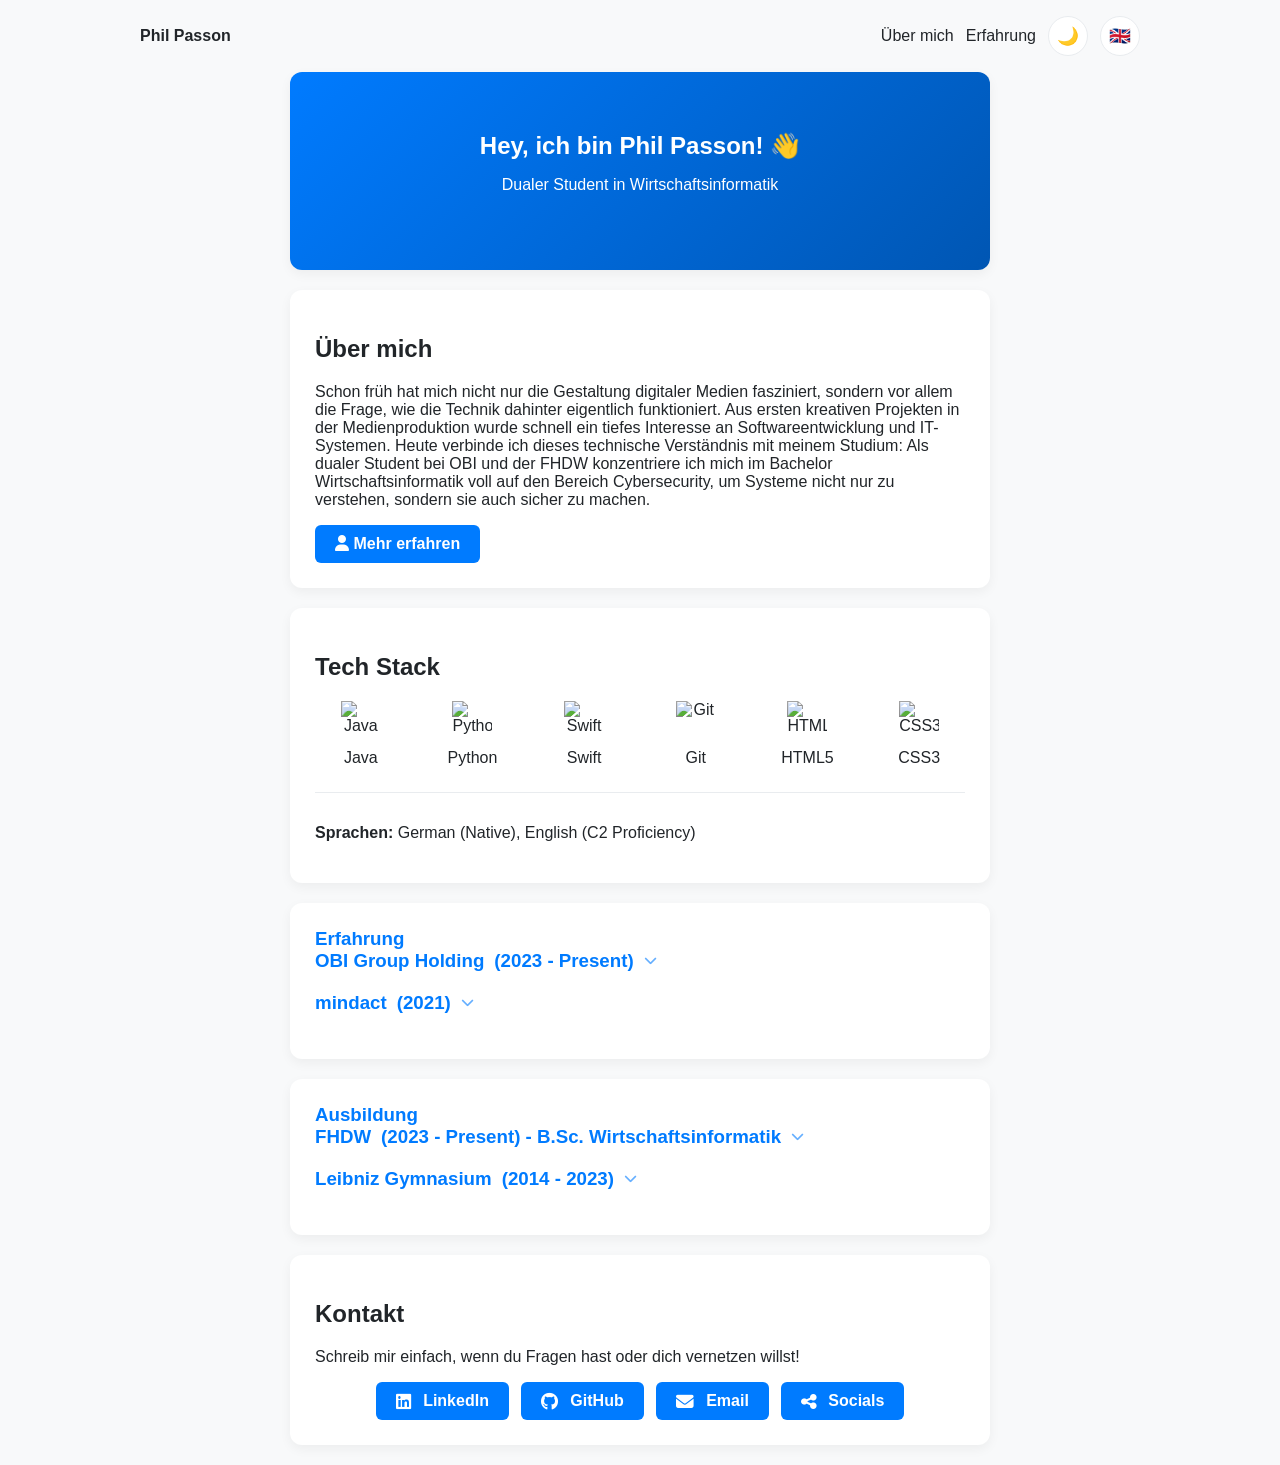
==== index.html @ d2e462ba "Information about experience and education" ====
<!DOCTYPE html>
<html lang="de">
<head>
    <meta charset="UTF-8">
    <meta name="viewport" content="width=device-width, initial-scale=1.0">

    <link rel="icon" type="image/png" href="./favicon.png">
    <link rel="apple-touch-icon" href="./favicon.png">

    <meta name="theme-color" content="#007bff">

    <link rel="stylesheet" href="https://cdnjs.cloudflare.com/ajax/libs/font-awesome/6.5.1/css/all.min.css">
    <link rel="stylesheet" href="style.css">

    <title>Phil Passon</title>
    <script>
        (function() {
            const savedTheme = localStorage.getItem('theme') || 'light';
            if (savedTheme === 'dark') {
                document.documentElement.setAttribute('data-theme', 'dark');
            }
        })();
    </script>
</head>
<body>

<header>
    <nav>
        <div class="logo">Phil Passon</div>
        <ul class="nav-links">
            <li><a href="#about" data-en="About" data-de="Über mich">Über mich</a></li>
            <li><a href="#experience" data-en="Experience" data-de="Erfahrung">Erfahrung</a></li>
            <li><button id="theme-toggle">🌙</button></li>
            <li><button id="lang-toggle">🇬🇧</button></li>
        </ul>
    </nav>
</header>

<main>
    <section class="hero">
        <h1 id="hero-title">Hey, ich bin Phil Passon! 👋</h1>
        <p class="subtitle" id="hero-subtitle">Dualer Student in Wirtschaftsinformatik</p>
    </section>

    <section id="about">
        <h2 data-en="About Me" data-de="Über mich">Über mich</h2>
        <p id="about-text">Schon früh hat mich nicht nur die Gestaltung digitaler Medien fasziniert, sondern vor allem die Frage, wie die Technik dahinter eigentlich funktioniert. Aus ersten kreativen Projekten in der Medienproduktion wurde schnell ein tiefes Interesse an Softwareentwicklung und IT-Systemen. Heute verbinde ich dieses technische Verständnis mit meinem Studium: Als dualer Student bei OBI und der FHDW konzentriere ich mich im Bachelor Wirtschaftsinformatik voll auf den Bereich Cybersecurity, um Systeme nicht nur zu verstehen, sondern sie auch sicher zu machen.</p>
        <a href="personal.html" class="btn">
            <i class="fas fa-user"></i> <span data-en="Read More" data-de="Mehr erfahren">Mehr erfahren</span>
        </a>
    </section>

    <section id="skills">
        <h2 data-en="Tech Stack" data-de="Tech Stack">Tech Stack</h2>
        <div class="tech-stack">
            <div class="tech-item">
                <img src="https://cdn.jsdelivr.net/gh/devicons/devicon/icons/java/java-original.svg" alt="Java">
                <span>Java</span>
            </div>
            <div class="tech-item">
                <img src="https://cdn.jsdelivr.net/gh/devicons/devicon/icons/python/python-original.svg" alt="Python">
                <span>Python</span>
            </div>
            <div class="tech-item">
                <img src="https://cdn.jsdelivr.net/gh/devicons/devicon/icons/swift/swift-original.svg" alt="Swift">
                <span>Swift</span>
            </div>
            <div class="tech-item">
                <img src="https://cdn.jsdelivr.net/gh/devicons/devicon/icons/git/git-original.svg" alt="Git">
                <span>Git</span>
            </div>
            <div class="tech-item">
                <img src="https://cdn.jsdelivr.net/gh/devicons/devicon/icons/html5/html5-original.svg" alt="HTML5">
                <span>HTML5</span>
            </div>
            <div class="tech-item">
                <img src="https://cdn.jsdelivr.net/gh/devicons/devicon/icons/css3/css3-original.svg" alt="CSS3">
                <span>CSS3</span>
            </div>
        </div>

        <div class="lang-grid">
            <p>
                <strong data-en="Languages:" data-de="Sprachen:">Sprachen:</strong>
                German (Native), English (C2 Proficiency)
            </p>
        </div>
    </section>

    <section id="experience">
        <h3 data-en="Experience" data-de="Erfahrung"><i class="fas fa-briefcase"></i> Erfahrung</h3>

        <div class="exp-item">
            <details>
                <summary>
                    <h3>
                        <a href="https://www.obi.de" target="_blank">OBI Group Holding</a> (2023 - Present)
                        <i class="fas fa-chevron-down toggle-arrow"></i>
                    </h3>
                </summary>
                <p class="dropdown-text"
                   data-de="Ich arbeite derzeit im BI Consulting. Zu Beginn meines Studiums war ich kurz im Markt aktiv. Mehr dazu auf LinkedIn."
                   data-en="I currently work in BI Consulting. At the start of my studies, I was briefly active in-store. More on LinkedIn.">
                    Ich arbeite derzeit im BI Consulting. Zu Beginn meines Studiums war ich kurz im Markt aktiv. Mehr dazu auf LinkedIn.
                </p>
            </details>
        </div>

        <div class="exp-item">
            <details>
                <summary>
                    <h3>
                        <a href="https://www.mindact.de" target="_blank">mindact</a> (2021)
                        <i class="fas fa-chevron-down toggle-arrow"></i>
                    </h3>
                </summary>
                <p class="dropdown-text"
                   data-de="Zweiwöchiges Praktikum mit Fokus auf Videoschnitt und Bildbearbeitung."
                   data-en="Two-week internship focusing on video editing and image processing.">
                    Zweiwöchiges Praktikum mit Fokus auf Videoschnitt und Bildbearbeitung.
                </p>
            </details>
        </div>
    </section>

    <section id="education">
        <h3 data-en="Education" data-de="Ausbildung"><i class="fas fa-graduation-cap"></i> Ausbildung</h3>

        <div class="edu-item">
            <details>
                <summary>
                    <h3>
                        <a href="https://www.fhdw.de" target="_blank">FHDW</a> (2023 - Present) - B.Sc. Wirtschaftsinformatik
                        <i class="fas fa-chevron-down toggle-arrow"></i>
                    </h3>
                </summary>
                <p class="dropdown-text"
                   data-de="Meine Spezialisierung im Studium ist Cybersecurity."
                   data-en="My specialization in my studies is Cybersecurity.">
                    Meine Spezialisierung im Studium ist Cybersecurity.
                </p>
            </details>
        </div>

        <div class="edu-item">
            <details>
                <summary>
                    <h3>
                        <a href="https://www.leibniz-remscheid.de" target="_blank">Leibniz Gymnasium</a> (2014 - 2023)
                        <i class="fas fa-chevron-down toggle-arrow"></i>
                    </h3>
                </summary>
                <p class="dropdown-text"
                   data-de="Meine LKs im Abi waren Erdkunde und Englisch, meine Grundkurse Mathe und Informatik."
                   data-en="My advanced courses for Abitur were Geography and English, basic courses Math and IT.">
                    Meine LKs im Abi waren Erdkunde und Englisch, meine Grundkurse Mathe und Informatik.
                </p>
            </details>
        </div>
    </section>

    <section id="connect">
        <h2 data-en="Let's Talk" data-de="Kontakt">Kontakt</h2>
        <p id="connect-text">Schreib mir einfach, wenn du Fragen hast oder dich vernetzen willst!</p>
        <div class="connect-buttons">
            <a href="https://www.linkedin.com/in/phil-passon/" class="btn" target="_blank" rel="noopener noreferrer">
                <i class="fab fa-linkedin"></i> <span>LinkedIn</span>
            </a>
            <a href="https://github.com/phil-passon" class="btn btn-github" target="_blank" rel="noopener noreferrer">
                <i class="fab fa-github"></i> <span>GitHub</span>
            </a>

            <div class="dropdown">
                <button class="btn btn-email" id="email-main-btn">
                    <i class="fas fa-envelope"></i> <span>Email</span>
                </button>
                <div class="dropdown-content" id="email-dropdown">
                    <a href="mailto:me@philpasson.com" id="open-client-text"><i class="fas fa-envelope-open"></i> Client öffnen</a>
                    <button onclick="copyEmail()" id="copy-mail-text"><i class="fas fa-copy"></i> Adresse kopieren</button>
                </div>
            </div>

            <div class="dropdown">
                <button class="btn" id="socials-main-btn">
                    <i class="fas fa-share-alt"></i> <span data-en="Socials" data-de="Socials">Socials</span>
                </button>
                <div class="dropdown-content" id="socials-dropdown">
                    <a href="https://www.instagram.com/phil.pass.on/" target="_blank"><i class="fab fa-instagram"></i> Instagram</a>
                    <a href="https://x.com/phil_passon" target="_blank"><i class="fa-brands fa-x-twitter"></i> X / Twitter</a>
                    <a href="https://threads.net/@phil.pass.on" target="_blank"><i class="fa-brands fa-threads"></i> Threads</a>
                    <a href="https://bsky.app/profile/philpasson.bsky.social" target="_blank" style="display: flex; align-items: center;">
                        <svg width="18" height="18" viewBox="0 0 566 500" fill="currentColor" style="margin-right: 12px; flex-shrink: 0;">
                            <path d="M124.6 21.1c111.7 82.5 158.4 151.7 158.4 228.8 0-77.1 46.7-146.3 158.4-228.8C505.7-26.3 566 11.5 566 113.1c0 14.5-2 29-6.1 43-16.3 55.4-71.5 74.3-118 64.1 71.8 15.6 120.1 63.8 120.1 123.6 0 94.8-74.9 135.1-150.3 135.1-41.9 0-81.8-12-111-40.4-1.1-1.1-2.2-2.2-3.3-3.4-1.1 1.2-2.2 2.3-3.3 3.4-29.2 28.5-69.1 40.4-111 40.4-75.4 0-150.3-40.3-150.3-135.1 0-59.8 48.3-108 120.1-123.6-46.5 10.2-101.7-8.7-118-64.1-4.1-14-6.1-28.5-6.1-43C0 11.5 60.3-26.3 124.6 21.1z"/>
                        </svg>
                        <span>Bluesky</span>
                    </a>
                    <a href="https://www.reddit.com/user/philpasson" target="_blank"><i class="fab fa-reddit"></i> Reddit</a>
                    <a href="https://www.pinterest.com/philpasson" target="_blank"><i class="fab fa-pinterest"></i> Pinterest</a>
                </div>
            </div>
        </div>
    </section>
</main>

<script src="./script.js"></script>
</body>
</html>
---- style.css ----
:root {
    --bg-color: #f8f9fa;
    --text-color: #212529;
    --card-bg: #ffffff;
    --border-color: #e9ecef;
    --primary: #007bff;
}

[data-theme="dark"] {
    --bg-color: #121212;
    --text-color: #e0e0e0;
    --card-bg: #1e1e1e;
    --border-color: #333333;
}

body {
    margin: 0;
    font-family: 'Inter', sans-serif;
    background-color: var(--bg-color);
    color: var(--text-color);
    transition: background-color 0.3s, color 0.3s;
}

html[data-theme="dark"] {
    background-color: #121212;
}
html[data-theme="light"] {
    background-color: #f8f9fa;
}

nav {
    max-width: 1000px;
    margin: 0 auto;
    display: flex;
    justify-content: space-between;
    padding: 1rem 20px;
    align-items: center;
    flex-wrap: nowrap;
}

.logo {
    font-weight: bold;
    white-space: nowrap;
    margin-right: 10px;
}

.nav-links {
    display: flex;
    list-style: none;
    gap: 12px;
    align-items: center;
    margin: 0;
    padding: 0;
}

.nav-links li a {
    text-decoration: none;
    color: var(--text-color);
    white-space: nowrap;
}

#theme-toggle, #lang-toggle {
    width: 40px;
    height: 40px;
    border-radius: 50%;
    border: 1px solid var(--border-color);
    background: var(--card-bg);
    cursor: pointer;
    color: var(--text-color);
    font-size: 1.1rem;
    flex-shrink: 0;
}

.hero {
    background: linear-gradient(135deg, #007bff, #0056b3);
    color: white;
    text-align: center;
    padding: 60px 20px;
    margin: 0 auto;
    max-width: 700px;
}

@media (max-width: 768px) {
    .hero {
        margin: 15px auto;
        border-radius: 12px;
        padding: 40px 20px;
        width: calc(100% - 30px);
    }
}

section {
    max-width: 700px;
    margin: 20px auto;
    padding: 25px;
    background: var(--card-bg);
    border-radius: 12px;
    box-shadow: 0 4px 12px rgba(0,0,0,0.05);
    width: calc(100% - 40px);
    box-sizing: border-box;
}

.tech-stack {
    display: grid;
    grid-template-columns: repeat(auto-fit, minmax(80px, 1fr));
    gap: 20px;
    text-align: center;
    margin-top: 20px;
}

.tech-item {
    display: flex;
    flex-direction: column;
    align-items: center;
    gap: 8px;
}

.tech-item img { width: 40px; height: 40px; }

.lang-grid {
    margin-top: 25px;
    border-top: 1px solid var(--border-color);
    padding-top: 15px;
}

.btn {
    display: inline-block;
    padding: 10px 20px;
    background: var(--primary);
    color: white !important;
    text-decoration: none;
    border-radius: 6px;
    font-weight: bold;
    border: none;
    font-family: inherit;
    font-size: 16px;
    cursor: pointer;
    transition: 0.2s;
}

.connect-buttons .btn i,
.connect-buttons .btn svg {
    color: white;
    fill: white;
    margin-right: 8px;
    font-size: 1.1rem;
    vertical-align: middle;
}

h3 { margin: 0; color: var(--primary); display: flex; align-items: center; }
h3 i { margin-right: 12px; font-size: 0.9em; opacity: 0.8; }

.exp-item h3 a, .edu-item h3 a {
    text-decoration: none;
    color: inherit;
    transition: color 0.2s ease;
}

.exp-item h3 a:hover, .edu-item h3 a:hover {
    color: var(--primary);
    text-decoration: underline;
}

.exp-item, .edu-item { margin-bottom: 20px; }

.connect-buttons {
    display: flex;
    gap: 12px;
    flex-wrap: wrap;
    margin-top: 15px;
    justify-content: center;
}

.dropdown {
    position: relative;
    display: inline-block;
}

.dropdown-content {
    display: none;
    position: absolute;
    bottom: 125%;
    left: 50%;
    transform: translateX(-50%);
    background-color: var(--card-bg);
    min-width: 200px;
    box-shadow: 0 10px 30px rgba(0,0,0,0.2);
    border-radius: 12px;
    z-index: 9999;
    border: 1px solid var(--border-color);
    overflow: hidden;
    padding: 5px 0;
}

.dropdown-content a, .dropdown-content button {
    color: var(--text-color);
    padding: 12px 16px;
    text-decoration: none;
    display: flex;
    align-items: center;
    width: 100%;
    border: none;
    background: none;
    text-align: left;
    font-family: inherit;
    font-size: 14px;
    cursor: pointer;
}

.dropdown-content a:hover, .dropdown-content button:hover {
    background-color: var(--bg-color);
}

.dropdown-content i, .dropdown-content svg {
    width: 20px;
    margin-right: 10px;
    color: var(--primary);
    text-align: center;
}

.show {
    display: block !important;
}

.btn:hover {
    opacity: 0.9;
    transform: translateY(-2px);
}

@media (max-width: 600px) {
    .connect-buttons .btn span {
        display: none;
    }

    .connect-buttons .btn i,
    .connect-buttons .btn svg {
        margin-right: 0;
        font-size: 1.4rem;
    }

    .connect-buttons .btn {
        width: 55px;
        height: 55px;
        padding: 0;
        display: flex;
        justify-content: center;
        align-items: center;
        border-radius: 12px;
    }

    .connect-buttons {
        gap: 15px;
    }
}

/* Galerie Grid-Layout */
.image-gallery {
    display: grid;
    grid-template-columns: repeat(3, 1fr);
    gap: 15px;
    margin-top: 30px;
}

.gallery-img {
    width: 100%;
    aspect-ratio: 1 / 1;
    object-fit: cover;
    border-radius: 12px;
    box-shadow: 0 4px 12px rgba(0,0,0,0.1);
    border: 1px solid var(--border-color);
    transition: transform 0.3s ease;
}

.gallery-img:hover {
    transform: scale(1.02);
}

@media (max-width: 600px) {
    .image-gallery {
        grid-template-columns: repeat(2, 1fr);
        gap: 10px;
    }
}

h1 {
    color: var(--primary);
    margin-bottom: 20px;
}

.hero h1 {
    color: white !important;
    margin: 0;
}

main section h1 {
    color: var(--primary);
    margin-bottom: 20px;
}

@media (max-width: 380px) {
    .logo { font-size: 0.9rem; }
    .nav-links { gap: 8px; font-size: 0.85rem; }
    #theme-toggle, #lang-toggle { width: 35px; height: 35px; font-size: 1rem; }
}
details {
    display: block;
}

summary {
    list-style: none;
    outline: none;
    cursor: pointer;
}

summary::-webkit-details-marker {
    display: none;
}

summary h3 {
    display: flex !important;
    align-items: center;
    gap: 10px;
}

.toggle-arrow {
    font-size: 0.7em;
    transition: transform 0.3s ease;
    color: var(--primary);
    opacity: 0.6;
}

details[open] .toggle-arrow {
    transform: rotate(180deg);
    opacity: 1;
}

.dropdown-text {
    margin: 10px 0 15px 32px; /* Rückt den Text unter den Namen ein */
    font-size: 0.95rem;
    line-height: 1.5;
    color: var(--text-color);
    opacity: 0.9;
}
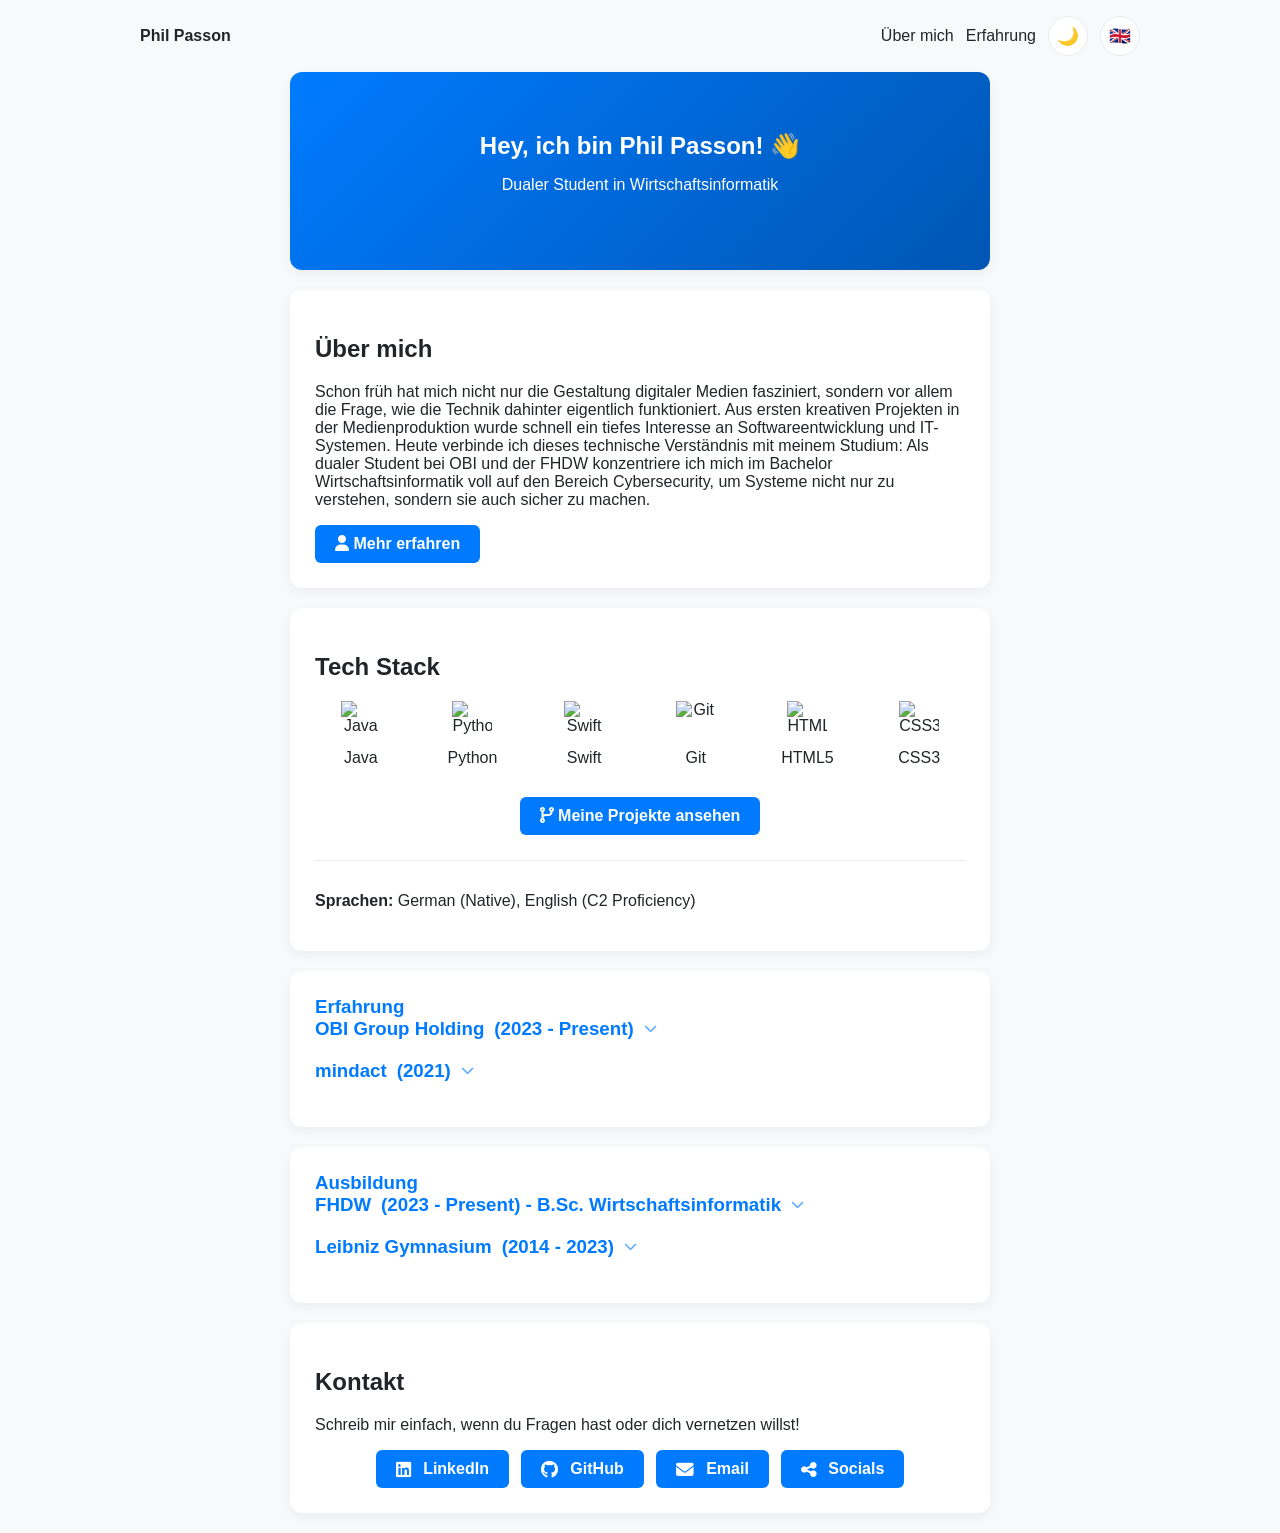
==== commit 7c7e56ff: "Projects page" ====
--- a/index.html
+++ b/index.html
@@ -77,6 +77,12 @@
                 <img src="https://cdn.jsdelivr.net/gh/devicons/devicon/icons/css3/css3-original.svg" alt="CSS3">
                 <span>CSS3</span>
             </div>
+        </div>
+
+        <div style="margin-top: 30px; text-align: center;">
+            <a href="projects.html" class="btn">
+                <i class="fas fa-code-branch"></i> <span data-en="View my Projects" data-de="Meine Projekte ansehen">Meine Projekte ansehen</span>
+            </a>
         </div>
 
         <div class="lang-grid">
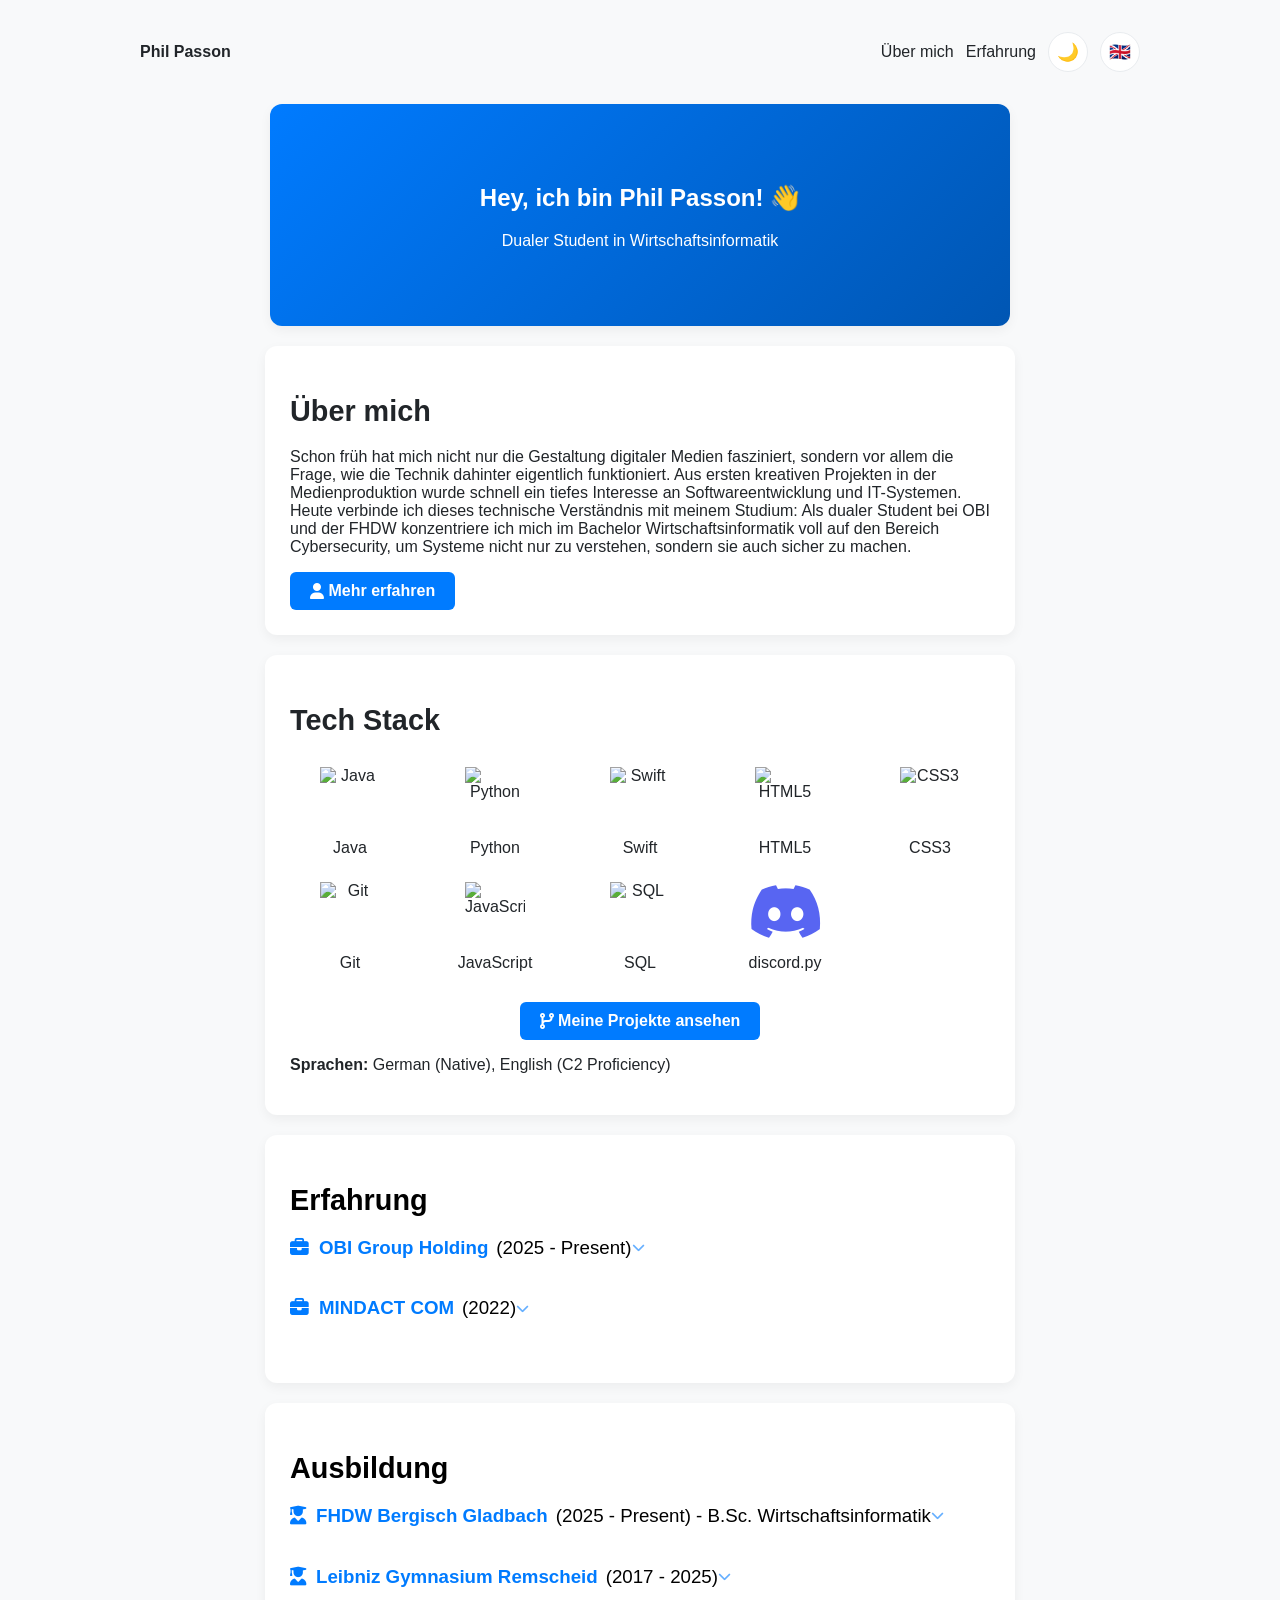
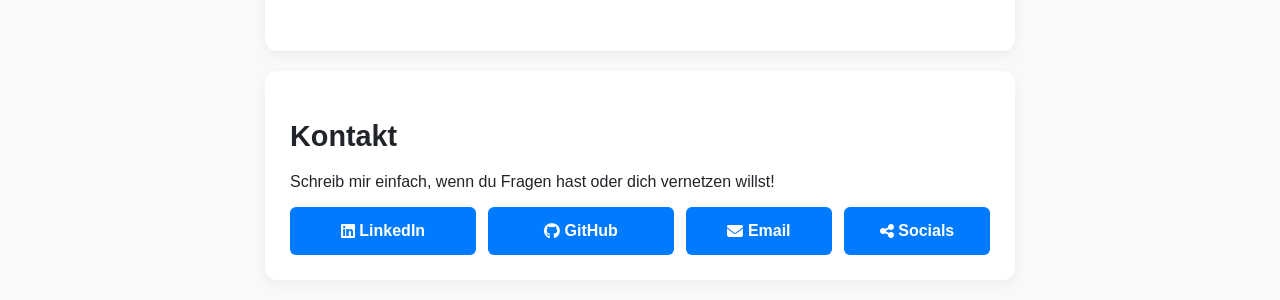
==== commit 671fb7e2: "Major Update" ====
--- a/index.html
+++ b/index.html
@@ -26,7 +26,7 @@
 
 <header>
     <nav>
-        <div class="logo">Phil Passon</div>
+        <a href="index.html" class="logo">Phil Passon</a>
         <ul class="nav-links">
             <li><a href="#about" data-en="About" data-de="Über mich">Über mich</a></li>
             <li><a href="#experience" data-en="Experience" data-de="Erfahrung">Erfahrung</a></li>
@@ -46,7 +46,7 @@
         <h2 data-en="About Me" data-de="Über mich">Über mich</h2>
         <p id="about-text">Schon früh hat mich nicht nur die Gestaltung digitaler Medien fasziniert, sondern vor allem die Frage, wie die Technik dahinter eigentlich funktioniert. Aus ersten kreativen Projekten in der Medienproduktion wurde schnell ein tiefes Interesse an Softwareentwicklung und IT-Systemen. Heute verbinde ich dieses technische Verständnis mit meinem Studium: Als dualer Student bei OBI und der FHDW konzentriere ich mich im Bachelor Wirtschaftsinformatik voll auf den Bereich Cybersecurity, um Systeme nicht nur zu verstehen, sondern sie auch sicher zu machen.</p>
         <a href="personal.html" class="btn">
-            <i class="fas fa-user"></i> <span data-en="Read More" data-de="Mehr erfahren">Mehr erfahren</span>
+            <i class="fas fa-user"></i>&nbsp;<span data-en="Read More" data-de="Mehr erfahren">Mehr erfahren</span>
         </a>
     </section>
 
@@ -66,22 +66,34 @@
                 <span>Swift</span>
             </div>
             <div class="tech-item">
+                <img src="https://cdn.jsdelivr.net/gh/devicons/devicon/icons/html5/html5-original.svg" alt="HTML5">
+                <span>HTML5</span>
+            </div>
+            <div class="tech-item">
+                <img src="https://cdn.jsdelivr.net/gh/devicons/devicon/icons/css3/css3-original.svg" alt="CSS3">
+                <span>CSS3</span>
+            </div>
+            <div class="tech-item">
                 <img src="https://cdn.jsdelivr.net/gh/devicons/devicon/icons/git/git-original.svg" alt="Git">
                 <span>Git</span>
             </div>
             <div class="tech-item">
-                <img src="https://cdn.jsdelivr.net/gh/devicons/devicon/icons/html5/html5-original.svg" alt="HTML5">
-                <span>HTML5</span>
-            </div>
-            <div class="tech-item">
-                <img src="https://cdn.jsdelivr.net/gh/devicons/devicon/icons/css3/css3-original.svg" alt="CSS3">
-                <span>CSS3</span>
+                <img src="https://cdn.jsdelivr.net/gh/devicons/devicon/icons/javascript/javascript-original.svg" alt="JavaScript">
+                <span>JavaScript</span>
+            </div>
+            <div class="tech-item">
+                <img src="https://cdn.jsdelivr.net/gh/devicons/devicon/icons/mysql/mysql-original-wordmark.svg" alt="SQL">
+                <span>SQL</span>
+            </div>
+            <div class="tech-item">
+                <i class="fab fa-discord" style="font-size: 60px; color: #5865F2;"></i>
+                <span>discord.py</span>
             </div>
         </div>
 
         <div style="margin-top: 30px; text-align: center;">
             <a href="projects.html" class="btn">
-                <i class="fas fa-code-branch"></i> <span data-en="View my Projects" data-de="Meine Projekte ansehen">Meine Projekte ansehen</span>
+                <i class="fas fa-code-branch"></i>&nbsp;<span data-en="View my Projects" data-de="Meine Projekte ansehen">Meine Projekte ansehen</span>
             </a>
         </div>
 
@@ -94,13 +106,16 @@
     </section>
 
     <section id="experience">
-        <h3 data-en="Experience" data-de="Erfahrung"><i class="fas fa-briefcase"></i> Erfahrung</h3>
+        <h2 class="bw-header" data-en="Experience" data-de="Erfahrung"><i class="fas fa-briefcase"></i> Erfahrung</h2>
 
         <div class="exp-item">
             <details>
                 <summary>
                     <h3>
-                        <a href="https://www.obi.de" target="_blank">OBI Group Holding</a> (2023 - Present)
+                        <a href="https://www.obi.de" target="_blank">
+                            <i class="fas fa-briefcase" style="margin-right: 10px;"></i>OBI Group Holding
+                        </a>
+                        <span class="cv-date">(2025 - Present)</span>
                         <i class="fas fa-chevron-down toggle-arrow"></i>
                     </h3>
                 </summary>
@@ -116,7 +131,10 @@
             <details>
                 <summary>
                     <h3>
-                        <a href="https://www.mindact.de" target="_blank">mindact</a> (2021)
+                        <a href="https://www.mindact.de" target="_blank">
+                            <i class="fas fa-briefcase" style="margin-right: 10px;"></i>MINDACT COM
+                        </a>
+                        <span class="cv-date">(2022)</span>
                         <i class="fas fa-chevron-down toggle-arrow"></i>
                     </h3>
                 </summary>
@@ -130,13 +148,16 @@
     </section>
 
     <section id="education">
-        <h3 data-en="Education" data-de="Ausbildung"><i class="fas fa-graduation-cap"></i> Ausbildung</h3>
+        <h2 class="bw-header" data-en="Education" data-de="Ausbildung"><i class="fas fa-graduation-cap"></i> Ausbildung</h2>
 
         <div class="edu-item">
             <details>
                 <summary>
                     <h3>
-                        <a href="https://www.fhdw.de" target="_blank">FHDW</a> (2023 - Present) - B.Sc. Wirtschaftsinformatik
+                        <a href="https://www.fhdw.de" target="_blank">
+                            <i class="fas fa-user-graduate" style="margin-right: 10px;"></i>FHDW Bergisch Gladbach
+                        </a>
+                        <span class="cv-date">(2025 - Present) - B.Sc. Wirtschaftsinformatik</span>
                         <i class="fas fa-chevron-down toggle-arrow"></i>
                     </h3>
                 </summary>
@@ -152,7 +173,10 @@
             <details>
                 <summary>
                     <h3>
-                        <a href="https://www.leibniz-remscheid.de" target="_blank">Leibniz Gymnasium</a> (2014 - 2023)
+                        <a href="https://www.leibniz-remscheid.de" target="_blank">
+                            <i class="fas fa-user-graduate" style="margin-right: 10px;"></i>Leibniz Gymnasium Remscheid
+                        </a>
+                        <span class="cv-date">(2017 - 2025)</span>
                         <i class="fas fa-chevron-down toggle-arrow"></i>
                     </h3>
                 </summary>
@@ -170,38 +194,50 @@
         <p id="connect-text">Schreib mir einfach, wenn du Fragen hast oder dich vernetzen willst!</p>
         <div class="connect-buttons">
             <a href="https://www.linkedin.com/in/phil-passon/" class="btn" target="_blank" rel="noopener noreferrer">
-                <i class="fab fa-linkedin"></i> <span>LinkedIn</span>
+                <i class="fab fa-linkedin"></i>&nbsp;<span>LinkedIn</span>
             </a>
             <a href="https://github.com/phil-passon" class="btn btn-github" target="_blank" rel="noopener noreferrer">
-                <i class="fab fa-github"></i> <span>GitHub</span>
+                <i class="fab fa-github"></i>&nbsp;<span>GitHub</span>
             </a>
 
             <div class="dropdown">
                 <button class="btn btn-email" id="email-main-btn">
-                    <i class="fas fa-envelope"></i> <span>Email</span>
+                    <i class="fas fa-envelope"></i>&nbsp;<span>Email</span>
                 </button>
                 <div class="dropdown-content" id="email-dropdown">
                     <a href="mailto:me@philpasson.com" id="open-client-text"><i class="fas fa-envelope-open"></i> Client öffnen</a>
                     <button onclick="copyEmail()" id="copy-mail-text"><i class="fas fa-copy"></i> Adresse kopieren</button>
                 </div>
             </div>
-
             <div class="dropdown">
                 <button class="btn" id="socials-main-btn">
-                    <i class="fas fa-share-alt"></i> <span data-en="Socials" data-de="Socials">Socials</span>
+                    <i class="fas fa-share-alt"></i>&nbsp;<span data-en="Socials" data-de="Socials">Socials</span>
                 </button>
                 <div class="dropdown-content" id="socials-dropdown">
-                    <a href="https://www.instagram.com/phil.pass.on/" target="_blank"><i class="fab fa-instagram"></i> Instagram</a>
-                    <a href="https://x.com/phil_passon" target="_blank"><i class="fa-brands fa-x-twitter"></i> X / Twitter</a>
-                    <a href="https://threads.net/@phil.pass.on" target="_blank"><i class="fa-brands fa-threads"></i> Threads</a>
-                    <a href="https://bsky.app/profile/philpasson.bsky.social" target="_blank" style="display: flex; align-items: center;">
+                    <a href="https://www.instagram.com/phil.pass.on/" target="_blank">
+                        <i class="fab fa-instagram"></i> Instagram
+                    </a>
+                    <a href="https://x.com/phil_passon" target="_blank">
+                        <i class="fa-brands fa-x-twitter"></i> X / Twitter
+                    </a>
+                    <a href="https://threads.net/@phil.pass.on" target="_blank">
+                        <i class="fa-brands fa-threads"></i> Threads
+                    </a>
+                    <a href="https://bsky.app/profile/philpasson.bsky.social" target="_blank">
                         <svg width="18" height="18" viewBox="0 0 566 500" fill="currentColor" style="margin-right: 12px; flex-shrink: 0;">
                             <path d="M124.6 21.1c111.7 82.5 158.4 151.7 158.4 228.8 0-77.1 46.7-146.3 158.4-228.8C505.7-26.3 566 11.5 566 113.1c0 14.5-2 29-6.1 43-16.3 55.4-71.5 74.3-118 64.1 71.8 15.6 120.1 63.8 120.1 123.6 0 94.8-74.9 135.1-150.3 135.1-41.9 0-81.8-12-111-40.4-1.1-1.1-2.2-2.2-3.3-3.4-1.1 1.2-2.2 2.3-3.3 3.4-29.2 28.5-69.1 40.4-111 40.4-75.4 0-150.3-40.3-150.3-135.1 0-59.8 48.3-108 120.1-123.6-46.5 10.2-101.7-8.7-118-64.1-4.1-14-6.1-28.5-6.1-43C0 11.5 60.3-26.3 124.6 21.1z"/>
                         </svg>
-                        <span>Bluesky</span>
-                    </a>
-                    <a href="https://www.reddit.com/user/philpasson" target="_blank"><i class="fab fa-reddit"></i> Reddit</a>
-                    <a href="https://www.pinterest.com/philpasson" target="_blank"><i class="fab fa-pinterest"></i> Pinterest</a>
+                        Bluesky
+                    </a>
+                    <a href="https://www.facebook.com/phil.passon/" target="_blank">
+                        <i class="fab fa-facebook"></i> Facebook
+                    </a>
+                    <a href="https://www.reddit.com/user/philpasson" target="_blank">
+                        <i class="fab fa-reddit"></i> Reddit
+                    </a>
+                    <a href="https://www.pinterest.com/philpasson" target="_blank">
+                        <i class="fab fa-pinterest"></i> Pinterest
+                    </a>
                 </div>
             </div>
         </div>
--- a/style.css
+++ b/style.css
@@ -1,3 +1,4 @@
+/* --- Basis & Farben --- */
 :root {
     --bg-color: #f8f9fa;
     --text-color: #212529;
@@ -21,13 +22,7 @@
     transition: background-color 0.3s, color 0.3s;
 }
 
-html[data-theme="dark"] {
-    background-color: #121212;
-}
-html[data-theme="light"] {
-    background-color: #f8f9fa;
-}
-
+/* --- Navigation --- */
 nav {
     max-width: 1000px;
     margin: 0 auto;
@@ -35,13 +30,17 @@
     justify-content: space-between;
     padding: 1rem 20px;
     align-items: center;
-    flex-wrap: nowrap;
 }
 
 .logo {
     font-weight: bold;
-    white-space: nowrap;
-    margin-right: 10px;
+    text-decoration: none;
+    color: var(--text-color);
+    transition: opacity 0.2s;
+}
+
+.logo:hover {
+    opacity: 0.7;
 }
 
 .nav-links {
@@ -49,14 +48,12 @@
     list-style: none;
     gap: 12px;
     align-items: center;
-    margin: 0;
     padding: 0;
 }
 
 .nav-links li a {
     text-decoration: none;
     color: var(--text-color);
-    white-space: nowrap;
 }
 
 #theme-toggle, #lang-toggle {
@@ -68,9 +65,9 @@
     cursor: pointer;
     color: var(--text-color);
     font-size: 1.1rem;
-    flex-shrink: 0;
-}
-
+}
+
+/* --- Hero & Sections --- */
 .hero {
     background: linear-gradient(135deg, #007bff, #0056b3);
     color: white;
@@ -78,15 +75,6 @@
     padding: 60px 20px;
     margin: 0 auto;
     max-width: 700px;
-}
-
-@media (max-width: 768px) {
-    .hero {
-        margin: 15px auto;
-        border-radius: 12px;
-        padding: 40px 20px;
-        width: calc(100% - 30px);
-    }
 }
 
 section {
@@ -97,168 +85,214 @@
     border-radius: 12px;
     box-shadow: 0 4px 12px rgba(0,0,0,0.05);
     width: calc(100% - 40px);
-    box-sizing: border-box;
-}
-
+}
+
+h1 { color: var(--primary); margin-bottom: 20px; }
+h2 { font-size: 1.8rem; margin-bottom: 20px; }
+.hero h1 { color: white !important; }
+
+/* --- Lebenslauf (Experience & Education) --- */
+.bw-header {
+    color: #000000 !important;
+    display: flex;
+    align-items: center;
+    gap: 12px;
+}
+
+[data-theme="dark"] .bw-header { color: #ffffff !important; }
+
+.bw-header i { color: inherit !important; }
+
+.exp-item, .edu-item { margin-bottom: 20px; }
+
+.exp-item h3, .edu-item h3 {
+    display: flex;
+    flex-wrap: wrap;
+    align-items: center;
+}
+
+.exp-item h3 a, .edu-item h3 a {
+    color: var(--primary);
+    text-decoration: none;
+}
+
+.exp-item h3 a:hover, .edu-item h3 a:hover { text-decoration: underline; }
+
+.cv-date {
+    color: #000000;
+    font-weight: normal;
+    margin-left: 8px;
+    white-space: nowrap;
+}
+
+[data-theme="dark"] .cv-date { color: #ffffff; }
+
+/* --- Details / Dropdown --- */
+details { display: block; }
+summary { list-style: none; cursor: pointer; }
+summary::-webkit-details-marker { display: none; }
+
+.toggle-arrow {
+    font-size: 0.7em;
+    transition: transform 0.3s;
+    color: var(--primary);
+    opacity: 0.6;
+}
+
+details[open] .toggle-arrow { transform: rotate(180deg); opacity: 1; }
+
+.dropdown-text {
+    margin: 10px 0 15px 32px;
+    font-size: 0.95rem;
+    line-height: 1.5;
+    opacity: 0.9;
+}
+
+/* --- Tech Stack & Buttons --- */
 .tech-stack {
     display: grid;
-    grid-template-columns: repeat(auto-fit, minmax(80px, 1fr));
-    gap: 20px;
+    grid-template-columns: repeat(auto-fit, minmax(100px, 1fr));
+    gap: 25px;
     text-align: center;
-    margin-top: 20px;
+    margin-top: 30px;
 }
 
 .tech-item {
     display: flex;
     flex-direction: column;
     align-items: center;
-    gap: 8px;
-}
-
-.tech-item img { width: 40px; height: 40px; }
-
-.lang-grid {
-    margin-top: 25px;
-    border-top: 1px solid var(--border-color);
-    padding-top: 15px;
+    gap: 12px;
+    transition: transform 0.2s ease;
+}
+
+.tech-item:hover { transform: translateY(-5px); }
+
+.tech-item img {
+    width: 60px;
+    height: 60px;
+    object-fit: contain;
 }
 
 .btn {
-    display: inline-block;
+    display: inline-flex;
+    align-items: center;
+    justify-content: center;
     padding: 10px 20px;
     background: var(--primary);
     color: white !important;
     text-decoration: none;
     border-radius: 6px;
-    font-weight: bold;
-    border: none;
+    font-weight: 600; /* Vereinheitlicht auf Semi-Bold */
+    font-size: 16px;   /* Einheitliche Font-Größe */
     font-family: inherit;
-    font-size: 16px;
     cursor: pointer;
     transition: 0.2s;
-}
-
-.connect-buttons .btn i,
-.connect-buttons .btn svg {
-    color: white;
-    fill: white;
-    margin-right: 8px;
-    font-size: 1.1rem;
-    vertical-align: middle;
-}
-
-h3 { margin: 0; color: var(--primary); display: flex; align-items: center; }
-h3 i { margin-right: 12px; font-size: 0.9em; opacity: 0.8; }
-
-.exp-item h3 a, .edu-item h3 a {
-    text-decoration: none;
-    color: inherit;
-    transition: color 0.2s ease;
-}
-
-.exp-item h3 a:hover, .edu-item h3 a:hover {
-    color: var(--primary);
-    text-decoration: underline;
-}
-
-.exp-item, .edu-item { margin-bottom: 20px; }
-
+    border: none;
+    outline: none;
+    box-sizing: border-box;
+}
+
+.btn:hover { transform: translateY(-2px); opacity: 0.9; }
+
+/* --- Connect & Dropdowns --- */
 .connect-buttons {
     display: flex;
     gap: 12px;
-    flex-wrap: wrap;
-    margin-top: 15px;
+    flex-wrap: nowrap;
     justify-content: center;
+    width: 100%;
+}
+
+.connect-buttons > a,
+.connect-buttons .dropdown {
+    flex: 1;
+    min-width: 0;
+}
+
+.connect-buttons .btn,
+.connect-buttons .dropdown button {
+    width: 100%;
+    min-height: 48px;
+    font-size: 16px !important;
+    font-weight: 600 !important;
+    white-space: nowrap;
 }
 
 .dropdown {
     position: relative;
-    display: inline-block;
-}
-
+}
+
+/* Gemeinsames Design für Email & Socials Dropdown */
 .dropdown-content {
     display: none;
     position: absolute;
-    bottom: 125%;
+    bottom: 130%; /* Schwebt über dem Button */
     left: 50%;
     transform: translateX(-50%);
     background-color: var(--card-bg);
-    min-width: 200px;
-    box-shadow: 0 10px 30px rgba(0,0,0,0.2);
+    min-width: 220px;
+    box-shadow: 0 15px 35px rgba(0,0,0,0.15);
     border-radius: 12px;
-    z-index: 9999;
     border: 1px solid var(--border-color);
-    overflow: hidden;
-    padding: 5px 0;
-}
-
-.dropdown-content a, .dropdown-content button {
-    color: var(--text-color);
-    padding: 12px 16px;
-    text-decoration: none;
-    display: flex;
+    padding: 8px;
+    z-index: 1000;
+}
+
+/* Design für die Einträge (Links und Buttons) im Dropdown */
+.dropdown-content a,
+.dropdown-content button {
+    display: flex !important;
     align-items: center;
     width: 100%;
+    padding: 10px 14px;
+    text-decoration: none;
+    color: var(--text-color);
+    font-size: 0.95rem;
+    font-family: inherit;
+    font-weight: 500 !important;
     border: none;
     background: none;
+    cursor: pointer;
+    border-radius: 8px;
+    transition: background 0.2s, color 0.2s;
     text-align: left;
-    font-family: inherit;
-    font-size: 14px;
-    cursor: pointer;
-}
-
-.dropdown-content a:hover, .dropdown-content button:hover {
+    box-sizing: border-box;
+    white-space: nowrap;
+}
+
+/* Hover-Zustand für beide */
+.dropdown-content a:hover,
+.dropdown-content button:hover {
     background-color: var(--bg-color);
-}
-
-.dropdown-content i, .dropdown-content svg {
+    color: var(--primary);
+}
+
+/* Icons in beiden Dropdowns ausrichten */
+.dropdown-content i,
+.dropdown-content svg {
+    margin-right: 12px;
+    font-size: 1.1rem;
     width: 20px;
-    margin-right: 10px;
-    color: var(--primary);
-    text-align: center;
+    display: flex;
+    justify-content: center;
+    align-items: center;
+    flex-shrink: 0;
 }
 
 .show {
     display: block !important;
-}
-
-.btn:hover {
-    opacity: 0.9;
-    transform: translateY(-2px);
-}
-
-@media (max-width: 600px) {
-    .connect-buttons .btn span {
-        display: none;
-    }
-
-    .connect-buttons .btn i,
-    .connect-buttons .btn svg {
-        margin-right: 0;
-        font-size: 1.4rem;
-    }
-
-    .connect-buttons .btn {
-        width: 55px;
-        height: 55px;
-        padding: 0;
-        display: flex;
-        justify-content: center;
-        align-items: center;
-        border-radius: 12px;
-    }
-
-    .connect-buttons {
-        gap: 15px;
-    }
-}
-
-/* Galerie Grid-Layout */
+    animation: fadeInUp 0.3s ease-out;
+}
+
+@keyframes fadeInUp {
+    from { opacity: 0; transform: translate(-50%, 10px); }
+    to { opacity: 1; transform: translate(-50%, 0); }
+}
+/* --- Galerie --- */
 .image-gallery {
     display: grid;
     grid-template-columns: repeat(3, 1fr);
     gap: 15px;
-    margin-top: 30px;
 }
 
 .gallery-img {
@@ -266,78 +300,27 @@
     aspect-ratio: 1 / 1;
     object-fit: cover;
     border-radius: 12px;
-    box-shadow: 0 4px 12px rgba(0,0,0,0.1);
-    border: 1px solid var(--border-color);
-    transition: transform 0.3s ease;
-}
-
-.gallery-img:hover {
-    transform: scale(1.02);
+    transition: transform 0.3s;
+}
+
+.gallery-img:hover { transform: scale(1.02); }
+
+/* --- Media Queries (Mobile Fixes) --- */
+@media (max-width: 768px) {
+    .hero { margin: 15px auto; width: calc(100% - 30px); }
+    .exp-item h3 a, .edu-item h3 a { white-space: nowrap; }
 }
 
 @media (max-width: 600px) {
-    .image-gallery {
-        grid-template-columns: repeat(2, 1fr);
-        gap: 10px;
+    .connect-buttons { flex-wrap: wrap; } /* Mobile: Umbruch erlauben */
+    .image-gallery { grid-template-columns: repeat(2, 1fr); }
+    .connect-buttons .btn span { display: none; }
+    .connect-buttons .btn,
+    .connect-buttons .dropdown button {
+        width: 55px;
+        height: 55px;
+        min-height: 55px;
+        border-radius: 12px;
     }
-}
-
-h1 {
-    color: var(--primary);
-    margin-bottom: 20px;
-}
-
-.hero h1 {
-    color: white !important;
-    margin: 0;
-}
-
-main section h1 {
-    color: var(--primary);
-    margin-bottom: 20px;
-}
-
-@media (max-width: 380px) {
-    .logo { font-size: 0.9rem; }
-    .nav-links { gap: 8px; font-size: 0.85rem; }
-    #theme-toggle, #lang-toggle { width: 35px; height: 35px; font-size: 1rem; }
-}
-details {
-    display: block;
-}
-
-summary {
-    list-style: none;
-    outline: none;
-    cursor: pointer;
-}
-
-summary::-webkit-details-marker {
-    display: none;
-}
-
-summary h3 {
-    display: flex !important;
-    align-items: center;
-    gap: 10px;
-}
-
-.toggle-arrow {
-    font-size: 0.7em;
-    transition: transform 0.3s ease;
-    color: var(--primary);
-    opacity: 0.6;
-}
-
-details[open] .toggle-arrow {
-    transform: rotate(180deg);
-    opacity: 1;
-}
-
-.dropdown-text {
-    margin: 10px 0 15px 32px; /* Rückt den Text unter den Namen ein */
-    font-size: 0.95rem;
-    line-height: 1.5;
-    color: var(--text-color);
-    opacity: 0.9;
+    .connect-buttons .dropdown { flex: 0; }
 }
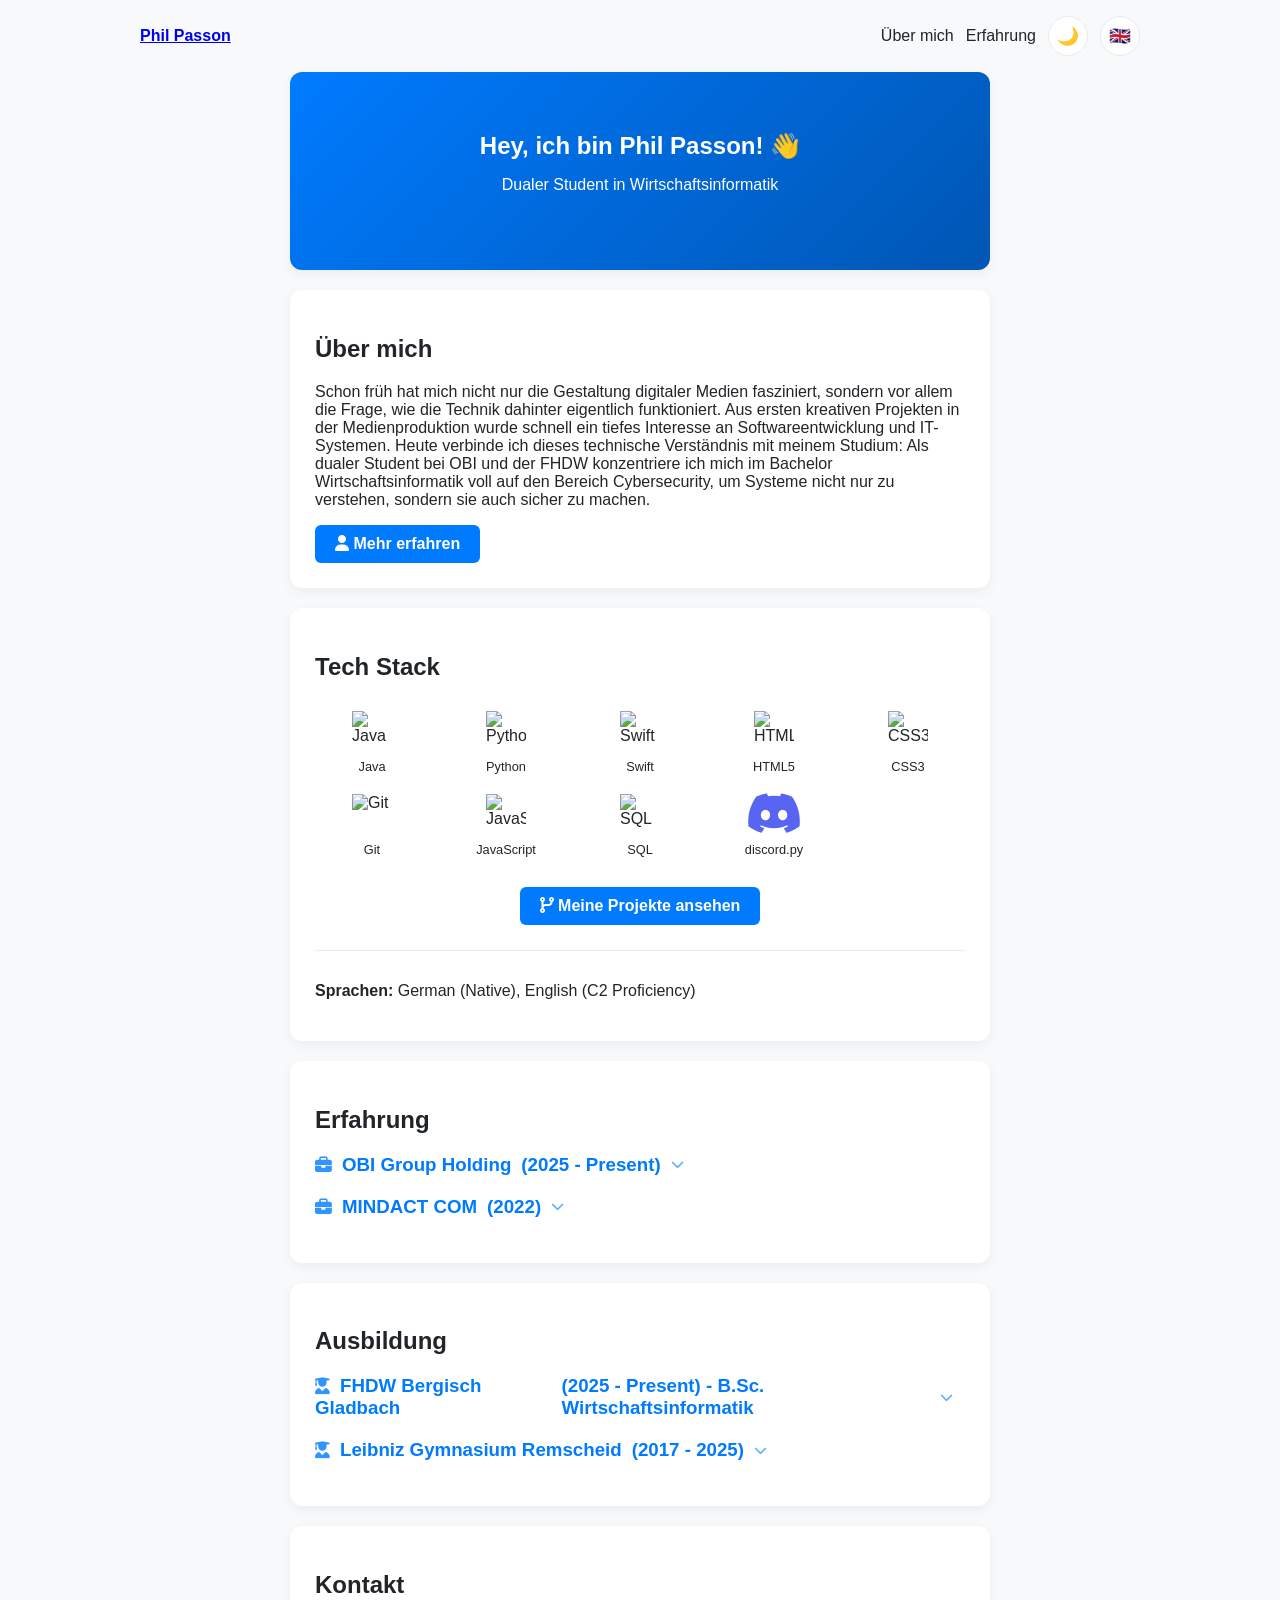
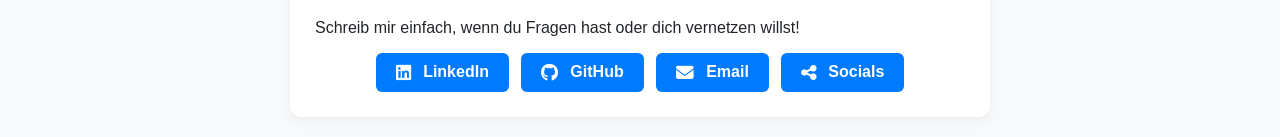
==== commit 1c78f623: "Clean up CSS" ====
--- a/index.html
+++ b/index.html
@@ -86,7 +86,7 @@
                 <span>SQL</span>
             </div>
             <div class="tech-item">
-                <i class="fab fa-discord" style="font-size: 60px; color: #5865F2;"></i>
+                <i class="fab fa-discord" style="font-size: 45px; color: #5865F2;"></i>
                 <span>discord.py</span>
             </div>
         </div>
--- a/style.css
+++ b/style.css
@@ -1,4 +1,4 @@
-/* --- Basis & Farben --- */
+/* --- BASIS & THEMES --- */
 :root {
     --bg-color: #f8f9fa;
     --text-color: #212529;
@@ -14,6 +14,9 @@
     --border-color: #333333;
 }
 
+html[data-theme="dark"] { background-color: #121212; }
+html[data-theme="light"] { background-color: #f8f9fa; }
+
 body {
     margin: 0;
     font-family: 'Inter', sans-serif;
@@ -22,7 +25,7 @@
     transition: background-color 0.3s, color 0.3s;
 }
 
-/* --- Navigation --- */
+/* --- NAVIGATION --- */
 nav {
     max-width: 1000px;
     margin: 0 auto;
@@ -30,17 +33,13 @@
     justify-content: space-between;
     padding: 1rem 20px;
     align-items: center;
+    flex-wrap: nowrap;
 }
 
 .logo {
     font-weight: bold;
-    text-decoration: none;
-    color: var(--text-color);
-    transition: opacity 0.2s;
-}
-
-.logo:hover {
-    opacity: 0.7;
+    white-space: nowrap;
+    margin-right: 10px;
 }
 
 .nav-links {
@@ -48,12 +47,14 @@
     list-style: none;
     gap: 12px;
     align-items: center;
+    margin: 0;
     padding: 0;
 }
 
 .nav-links li a {
     text-decoration: none;
     color: var(--text-color);
+    white-space: nowrap;
 }
 
 #theme-toggle, #lang-toggle {
@@ -65,9 +66,10 @@
     cursor: pointer;
     color: var(--text-color);
     font-size: 1.1rem;
-}
-
-/* --- Hero & Sections --- */
+    flex-shrink: 0;
+}
+
+/* --- LAYOUT & SEKTIONEN --- */
 .hero {
     background: linear-gradient(135deg, #007bff, #0056b3);
     color: white;
@@ -85,56 +87,100 @@
     border-radius: 12px;
     box-shadow: 0 4px 12px rgba(0,0,0,0.05);
     width: calc(100% - 40px);
-}
-
-h1 { color: var(--primary); margin-bottom: 20px; }
-h2 { font-size: 1.8rem; margin-bottom: 20px; }
-.hero h1 { color: white !important; }
-
-/* --- Lebenslauf (Experience & Education) --- */
-.bw-header {
-    color: #000000 !important;
-    display: flex;
-    align-items: center;
-    gap: 12px;
-}
-
-[data-theme="dark"] .bw-header { color: #ffffff !important; }
-
-.bw-header i { color: inherit !important; }
-
+    box-sizing: border-box;
+}
+
+h1, main section h1 {
+    color: var(--primary);
+    margin-bottom: 20px;
+}
+
+.hero h1 {
+    color: white !important;
+    margin: 0;
+}
+
+h3 {
+    margin: 0;
+    color: var(--primary);
+    display: flex;
+    align-items: center;
+}
+
+h3 i {
+    margin-right: 12px;
+    font-size: 0.9em;
+    opacity: 0.8;
+}
+
+/* --- TECH STACK --- */
+.tech-stack {
+    display: grid;
+    grid-template-columns: repeat(auto-fit, minmax(110px, 1fr));
+    gap: 20px;
+    justify-content: center;
+    margin-top: 30px;
+}
+
+.tech-item {
+    display: flex;
+    flex-direction: column;
+    align-items: center;
+    justify-content: flex-start;
+}
+
+.tech-item img,
+.tech-item i {
+    width: 40px;
+    height: 40px;
+    display: flex;
+    align-items: center;
+    justify-content: center;
+    object-fit: contain;
+}
+
+.tech-item i { font-size: 40px; }
+
+.tech-item span {
+    font-size: 0.8rem;
+    font-weight: 500;
+    white-space: nowrap;
+    margin-top: 8px;
+}
+
+/* --- LEBENSLAUF & DETAILS --- */
 .exp-item, .edu-item { margin-bottom: 20px; }
 
-.exp-item h3, .edu-item h3 {
-    display: flex;
-    flex-wrap: wrap;
-    align-items: center;
-}
-
 .exp-item h3 a, .edu-item h3 a {
-    color: var(--primary);
     text-decoration: none;
-}
-
-.exp-item h3 a:hover, .edu-item h3 a:hover { text-decoration: underline; }
-
-.cv-date {
-    color: #000000;
-    font-weight: normal;
-    margin-left: 8px;
-    white-space: nowrap;
-}
-
-[data-theme="dark"] .cv-date { color: #ffffff; }
-
-/* --- Details / Dropdown --- */
+    color: inherit;
+    transition: color 0.2s ease;
+}
+
+.exp-item h3 a:hover, .edu-item h3 a:hover {
+    color: var(--primary);
+    text-decoration: underline;
+}
+
 details { display: block; }
-summary { list-style: none; cursor: pointer; }
+
+summary {
+    list-style: none;
+    outline: none;
+    cursor: pointer;
+}
+
 summary::-webkit-details-marker { display: none; }
+
+summary h3 {
+    display: flex !important;
+    align-items: center;
+    gap: 10px;
+}
 
 .toggle-arrow {
     font-size: 0.7em;
-    transition: transform 0.3s;
+    transition: transform 0.3s ease;
     color: var(--primary);
     opacity: 0.6;
 }
@@ -145,154 +191,109 @@
     margin: 10px 0 15px 32px;
     font-size: 0.95rem;
     line-height: 1.5;
+    color: var(--text-color);
     opacity: 0.9;
 }
 
-/* --- Tech Stack & Buttons --- */
-.tech-stack {
-    display: grid;
-    grid-template-columns: repeat(auto-fit, minmax(100px, 1fr));
-    gap: 25px;
-    text-align: center;
-    margin-top: 30px;
-}
-
-.tech-item {
-    display: flex;
-    flex-direction: column;
-    align-items: center;
-    gap: 12px;
-    transition: transform 0.2s ease;
-}
-
-.tech-item:hover { transform: translateY(-5px); }
-
-.tech-item img {
-    width: 60px;
-    height: 60px;
-    object-fit: contain;
-}
-
+.lang-grid {
+    margin-top: 25px;
+    border-top: 1px solid var(--border-color);
+    padding-top: 15px;
+}
+
+/* --- BUTTONS & DROPDOWNS --- */
 .btn {
-    display: inline-flex;
-    align-items: center;
-    justify-content: center;
+    display: inline-block;
     padding: 10px 20px;
     background: var(--primary);
     color: white !important;
     text-decoration: none;
     border-radius: 6px;
-    font-weight: 600; /* Vereinheitlicht auf Semi-Bold */
-    font-size: 16px;   /* Einheitliche Font-Größe */
+    font-weight: bold;
+    border: none;
     font-family: inherit;
+    font-size: 16px;
     cursor: pointer;
     transition: 0.2s;
-    border: none;
-    outline: none;
-    box-sizing: border-box;
-}
-
-.btn:hover { transform: translateY(-2px); opacity: 0.9; }
-
-/* --- Connect & Dropdowns --- */
+}
+
+.btn:hover {
+    opacity: 0.9;
+    transform: translateY(-2px);
+}
+
 .connect-buttons {
     display: flex;
     gap: 12px;
-    flex-wrap: nowrap;
+    flex-wrap: wrap;
+    margin-top: 15px;
     justify-content: center;
-    width: 100%;
-}
-
-.connect-buttons > a,
-.connect-buttons .dropdown {
-    flex: 1;
-    min-width: 0;
-}
-
-.connect-buttons .btn,
-.connect-buttons .dropdown button {
-    width: 100%;
-    min-height: 48px;
-    font-size: 16px !important;
-    font-weight: 600 !important;
-    white-space: nowrap;
+}
+
+.connect-buttons .btn i,
+.connect-buttons .btn svg {
+    color: white;
+    fill: white;
+    margin-right: 8px;
+    font-size: 1.1rem;
+    vertical-align: middle;
 }
 
 .dropdown {
     position: relative;
-}
-
-/* Gemeinsames Design für Email & Socials Dropdown */
+    display: inline-block;
+}
+
 .dropdown-content {
     display: none;
     position: absolute;
-    bottom: 130%; /* Schwebt über dem Button */
+    bottom: 125%;
     left: 50%;
     transform: translateX(-50%);
     background-color: var(--card-bg);
-    min-width: 220px;
-    box-shadow: 0 15px 35px rgba(0,0,0,0.15);
+    min-width: 200px;
+    box-shadow: 0 10px 30px rgba(0,0,0,0.2);
     border-radius: 12px;
+    z-index: 9999;
     border: 1px solid var(--border-color);
-    padding: 8px;
-    z-index: 1000;
-}
-
-/* Design für die Einträge (Links und Buttons) im Dropdown */
-.dropdown-content a,
-.dropdown-content button {
-    display: flex !important;
+    overflow: hidden;
+    padding: 5px 0;
+}
+
+.dropdown-content a, .dropdown-content button {
+    color: var(--text-color);
+    padding: 12px 16px;
+    text-decoration: none;
+    display: flex;
     align-items: center;
     width: 100%;
-    padding: 10px 14px;
-    text-decoration: none;
-    color: var(--text-color);
-    font-size: 0.95rem;
-    font-family: inherit;
-    font-weight: 500 !important;
     border: none;
     background: none;
+    text-align: left;
+    font-family: inherit;
+    font-size: 14px;
     cursor: pointer;
-    border-radius: 8px;
-    transition: background 0.2s, color 0.2s;
-    text-align: left;
-    box-sizing: border-box;
-    white-space: nowrap;
-}
-
-/* Hover-Zustand für beide */
-.dropdown-content a:hover,
-.dropdown-content button:hover {
+}
+
+.dropdown-content a:hover, .dropdown-content button:hover {
     background-color: var(--bg-color);
-    color: var(--primary);
-}
-
-/* Icons in beiden Dropdowns ausrichten */
-.dropdown-content i,
-.dropdown-content svg {
-    margin-right: 12px;
-    font-size: 1.1rem;
+}
+
+.dropdown-content i, .dropdown-content svg {
     width: 20px;
-    display: flex;
-    justify-content: center;
-    align-items: center;
-    flex-shrink: 0;
-}
-
-.show {
-    display: block !important;
-    animation: fadeInUp 0.3s ease-out;
-}
-
-@keyframes fadeInUp {
-    from { opacity: 0; transform: translate(-50%, 10px); }
-    to { opacity: 1; transform: translate(-50%, 0); }
-}
-/* --- Galerie --- */
+    margin-right: 10px;
+    color: var(--primary);
+    text-align: center;
+}
+
+.show { display: block !important; }
+
+/* --- GALERIE --- */
 .image-gallery {
     display: grid;
     grid-template-columns: repeat(3, 1fr);
     gap: 15px;
+    margin-top: 30px;
 }
 
 .gallery-img {
@@ -300,27 +301,49 @@
     aspect-ratio: 1 / 1;
     object-fit: cover;
     border-radius: 12px;
-    transition: transform 0.3s;
+    box-shadow: 0 4px 12px rgba(0,0,0,0.1);
+    border: 1px solid var(--border-color);
+    transition: transform 0.3s ease;
 }
 
 .gallery-img:hover { transform: scale(1.02); }
 
-/* --- Media Queries (Mobile Fixes) --- */
+/* --- MOBILE ANPASSUNGEN --- */
 @media (max-width: 768px) {
-    .hero { margin: 15px auto; width: calc(100% - 30px); }
-    .exp-item h3 a, .edu-item h3 a { white-space: nowrap; }
+    .hero {
+        margin: 15px auto;
+        border-radius: 12px;
+        padding: 40px 20px;
+        width: calc(100% - 30px);
+    }
 }
 
 @media (max-width: 600px) {
-    .connect-buttons { flex-wrap: wrap; } /* Mobile: Umbruch erlauben */
-    .image-gallery { grid-template-columns: repeat(2, 1fr); }
     .connect-buttons .btn span { display: none; }
-    .connect-buttons .btn,
-    .connect-buttons .dropdown button {
+
+    .connect-buttons .btn i,
+    .connect-buttons .btn svg {
+        margin-right: 0;
+        font-size: 1.4rem;
+    }
+
+    .connect-buttons .btn {
         width: 55px;
         height: 55px;
-        min-height: 55px;
+        padding: 0;
+        display: flex;
+        justify-content: center;
+        align-items: center;
         border-radius: 12px;
     }
-    .connect-buttons .dropdown { flex: 0; }
+
+    .connect-buttons { gap: 15px; }
+
+    .image-gallery { grid-template-columns: repeat(2, 1fr); gap: 10px; }
+}
+
+@media (max-width: 380px) {
+    .logo { font-size: 0.9rem; }
+    .nav-links { gap: 8px; font-size: 0.85rem; }
+    #theme-toggle, #lang-toggle { width: 35px; height: 35px; font-size: 1rem; }
 }
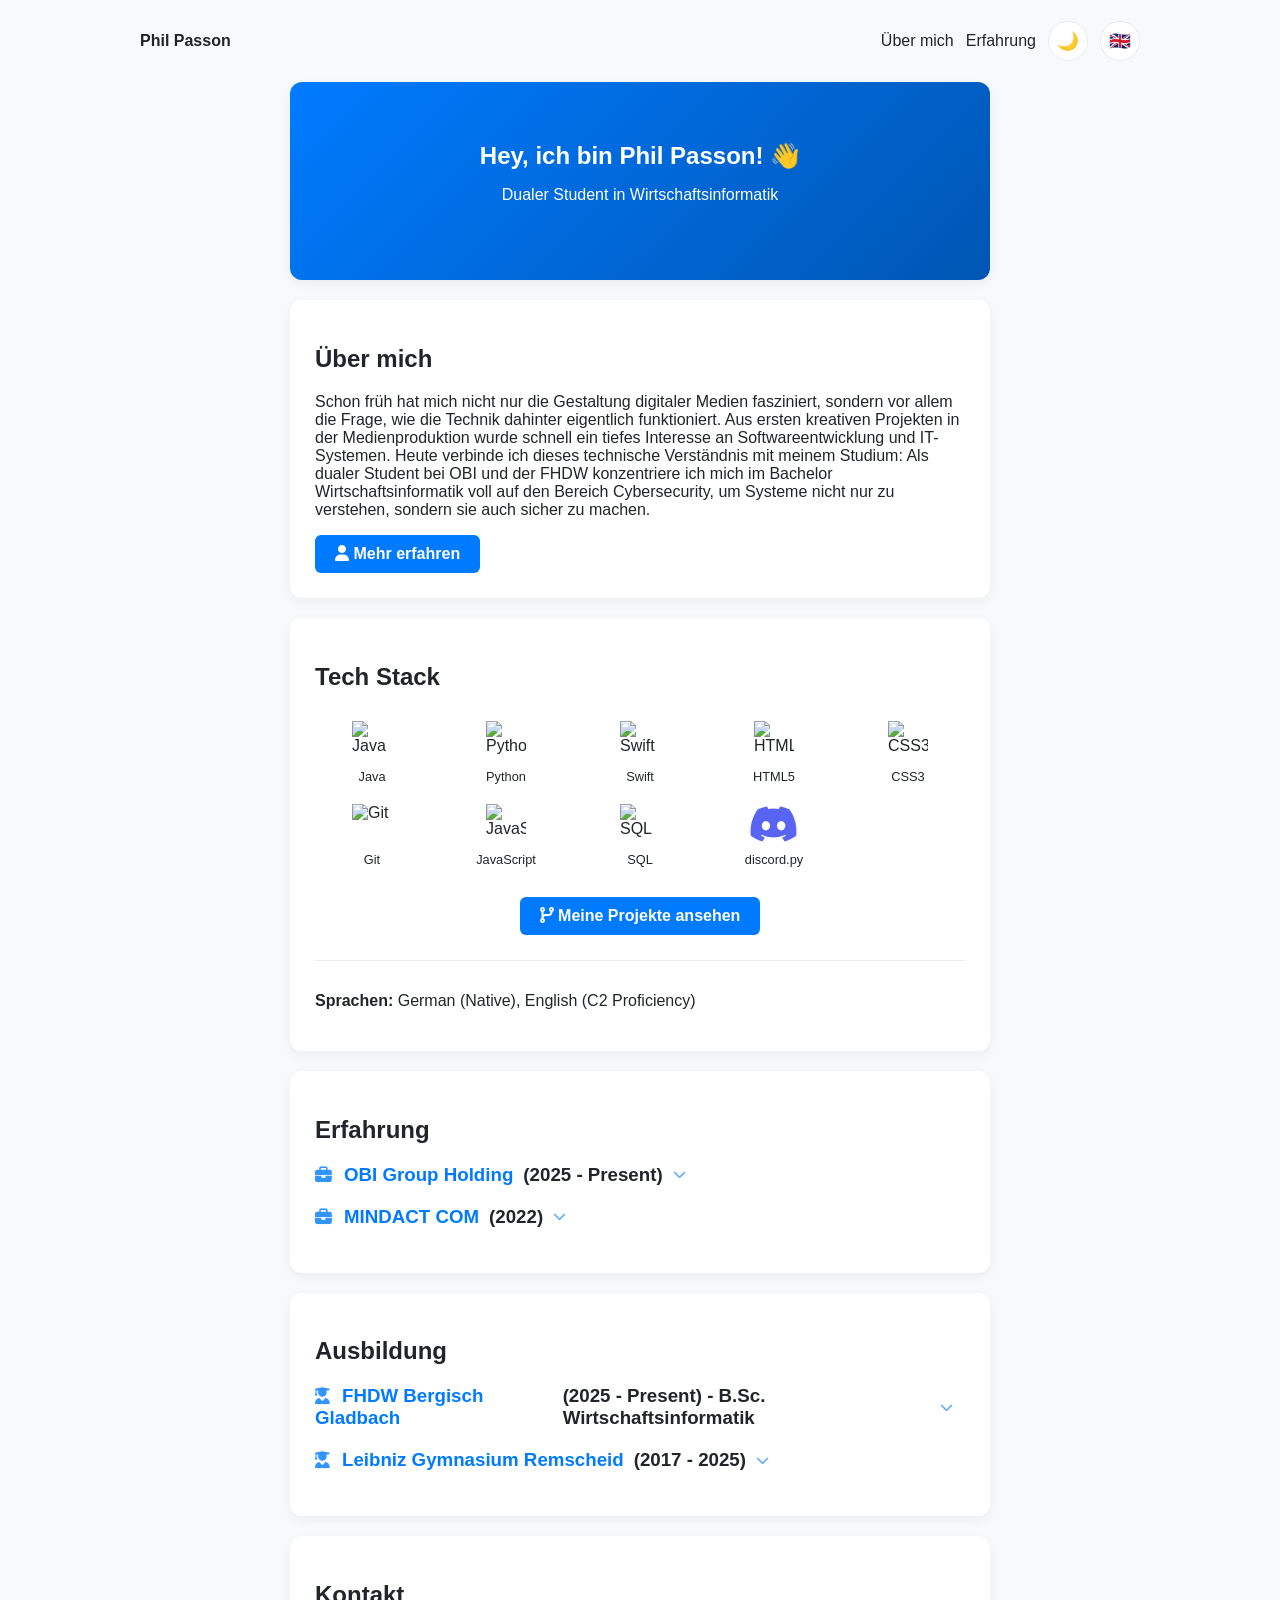
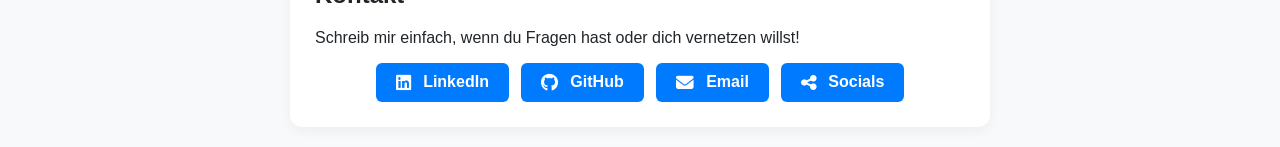
==== commit 2e24d195: "Updates" ====
--- a/index.html
+++ b/index.html
@@ -26,7 +26,7 @@
 
 <header>
     <nav>
-        <a href="index.html" class="logo">Phil Passon</a>
+        <p class="logo">Phil Passon</p>
         <ul class="nav-links">
             <li><a href="#about" data-en="About" data-de="Über mich">Über mich</a></li>
             <li><a href="#experience" data-en="Experience" data-de="Erfahrung">Erfahrung</a></li>
@@ -39,7 +39,7 @@
 <main>
     <section class="hero">
         <h1 id="hero-title">Hey, ich bin Phil Passon! 👋</h1>
-        <p class="subtitle" id="hero-subtitle">Dualer Student in Wirtschaftsinformatik</p>
+        <p id="hero-subtitle">Dualer Student in Wirtschaftsinformatik</p>
     </section>
 
     <section id="about">
@@ -86,7 +86,7 @@
                 <span>SQL</span>
             </div>
             <div class="tech-item">
-                <i class="fab fa-discord" style="font-size: 45px; color: #5865F2;"></i>
+                <i class="fab fa-discord" style="color: #5865F2;"></i>
                 <span>discord.py</span>
             </div>
         </div>
@@ -106,14 +106,14 @@
     </section>
 
     <section id="experience">
-        <h2 class="bw-header" data-en="Experience" data-de="Erfahrung"><i class="fas fa-briefcase"></i> Erfahrung</h2>
+        <h2 data-en="Experience" data-de="Erfahrung"><i class="fas fa-briefcase"></i> Erfahrung</h2>
 
         <div class="exp-item">
             <details>
                 <summary>
                     <h3>
                         <a href="https://www.obi.de" target="_blank">
-                            <i class="fas fa-briefcase" style="margin-right: 10px;"></i>OBI Group Holding
+                            <i class="fas fa-briefcase"></i>OBI Group Holding
                         </a>
                         <span class="cv-date">(2025 - Present)</span>
                         <i class="fas fa-chevron-down toggle-arrow"></i>
@@ -132,7 +132,7 @@
                 <summary>
                     <h3>
                         <a href="https://www.mindact.de" target="_blank">
-                            <i class="fas fa-briefcase" style="margin-right: 10px;"></i>MINDACT COM
+                            <i class="fas fa-briefcase"></i>MINDACT COM
                         </a>
                         <span class="cv-date">(2022)</span>
                         <i class="fas fa-chevron-down toggle-arrow"></i>
@@ -148,14 +148,14 @@
     </section>
 
     <section id="education">
-        <h2 class="bw-header" data-en="Education" data-de="Ausbildung"><i class="fas fa-graduation-cap"></i> Ausbildung</h2>
+        <h2 data-en="Education" data-de="Ausbildung"><i class="fas fa-graduation-cap"></i> Ausbildung</h2>
 
         <div class="edu-item">
             <details>
                 <summary>
                     <h3>
                         <a href="https://www.fhdw.de" target="_blank">
-                            <i class="fas fa-user-graduate" style="margin-right: 10px;"></i>FHDW Bergisch Gladbach
+                            <i class="fas fa-user-graduate"></i>FHDW Bergisch Gladbach
                         </a>
                         <span class="cv-date">(2025 - Present) - B.Sc. Wirtschaftsinformatik</span>
                         <i class="fas fa-chevron-down toggle-arrow"></i>
@@ -174,7 +174,7 @@
                 <summary>
                     <h3>
                         <a href="https://www.leibniz-remscheid.de" target="_blank">
-                            <i class="fas fa-user-graduate" style="margin-right: 10px;"></i>Leibniz Gymnasium Remscheid
+                            <i class="fas fa-user-graduate"></i>Leibniz Gymnasium Remscheid
                         </a>
                         <span class="cv-date">(2017 - 2025)</span>
                         <i class="fas fa-chevron-down toggle-arrow"></i>
@@ -196,12 +196,12 @@
             <a href="https://www.linkedin.com/in/phil-passon/" class="btn" target="_blank" rel="noopener noreferrer">
                 <i class="fab fa-linkedin"></i>&nbsp;<span>LinkedIn</span>
             </a>
-            <a href="https://github.com/phil-passon" class="btn btn-github" target="_blank" rel="noopener noreferrer">
+            <a href="https://github.com/phil-passon" class="btn" target="_blank" rel="noopener noreferrer">
                 <i class="fab fa-github"></i>&nbsp;<span>GitHub</span>
             </a>
 
             <div class="dropdown">
-                <button class="btn btn-email" id="email-main-btn">
+                <button class="btn" id="email-main-btn">
                     <i class="fas fa-envelope"></i>&nbsp;<span>Email</span>
                 </button>
                 <div class="dropdown-content" id="email-dropdown">
@@ -224,7 +224,7 @@
                         <i class="fa-brands fa-threads"></i> Threads
                     </a>
                     <a href="https://bsky.app/profile/philpasson.bsky.social" target="_blank">
-                        <svg width="18" height="18" viewBox="0 0 566 500" fill="currentColor" style="margin-right: 12px; flex-shrink: 0;">
+                        <svg width="18" height="18" viewBox="0 0 566 500" fill="currentColor">
                             <path d="M124.6 21.1c111.7 82.5 158.4 151.7 158.4 228.8 0-77.1 46.7-146.3 158.4-228.8C505.7-26.3 566 11.5 566 113.1c0 14.5-2 29-6.1 43-16.3 55.4-71.5 74.3-118 64.1 71.8 15.6 120.1 63.8 120.1 123.6 0 94.8-74.9 135.1-150.3 135.1-41.9 0-81.8-12-111-40.4-1.1-1.1-2.2-2.2-3.3-3.4-1.1 1.2-2.2 2.3-3.3 3.4-29.2 28.5-69.1 40.4-111 40.4-75.4 0-150.3-40.3-150.3-135.1 0-59.8 48.3-108 120.1-123.6-46.5 10.2-101.7-8.7-118-64.1-4.1-14-6.1-28.5-6.1-43C0 11.5 60.3-26.3 124.6 21.1z"/>
                         </svg>
                         Bluesky
--- a/style.css
+++ b/style.css
@@ -150,6 +150,10 @@
 
 /* --- LEBENSLAUF & DETAILS --- */
 .exp-item, .edu-item { margin-bottom: 20px; }
+
+.cv-date {
+    color: var(--text-color);
+}
 
 .exp-item h3 a, .edu-item h3 a {
     text-decoration: none;
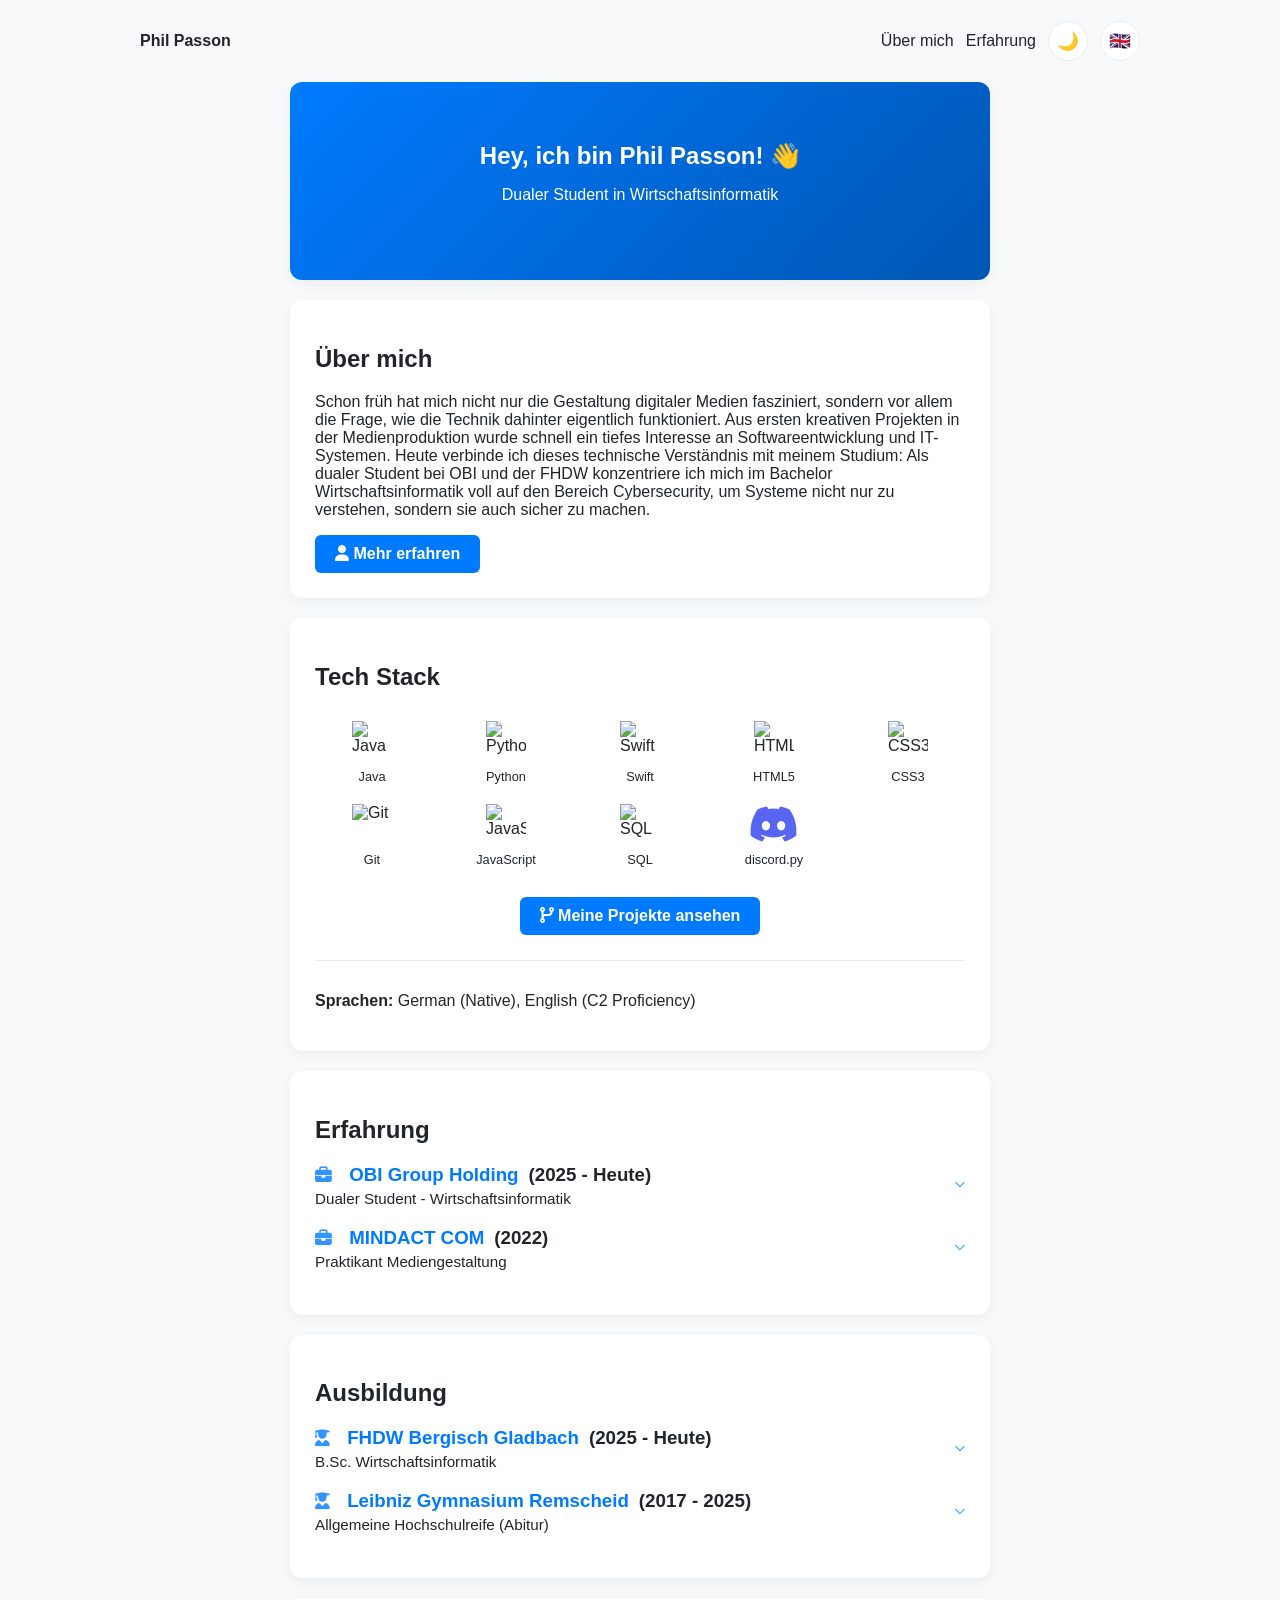
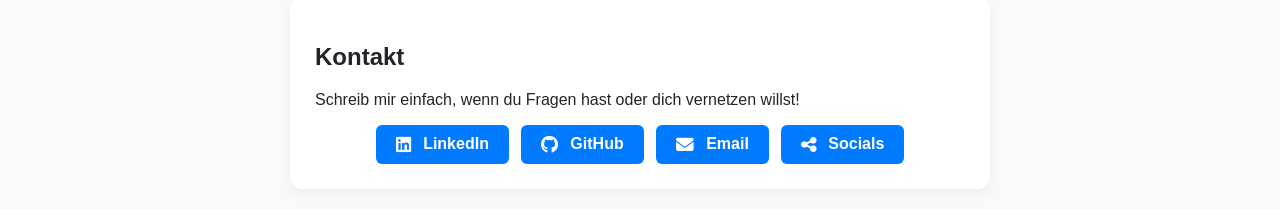
==== commit 7337859b: "Fixed Language Switching and cleaned up JS maybe some more things i dont remember" ====
--- a/index.html
+++ b/index.html
@@ -44,7 +44,11 @@
 
     <section id="about">
         <h2 data-en="About Me" data-de="Über mich">Über mich</h2>
-        <p id="about-text">Schon früh hat mich nicht nur die Gestaltung digitaler Medien fasziniert, sondern vor allem die Frage, wie die Technik dahinter eigentlich funktioniert. Aus ersten kreativen Projekten in der Medienproduktion wurde schnell ein tiefes Interesse an Softwareentwicklung und IT-Systemen. Heute verbinde ich dieses technische Verständnis mit meinem Studium: Als dualer Student bei OBI und der FHDW konzentriere ich mich im Bachelor Wirtschaftsinformatik voll auf den Bereich Cybersecurity, um Systeme nicht nur zu verstehen, sondern sie auch sicher zu machen.</p>
+        <p id="about-text"
+           data-de="Schon früh hat mich nicht nur die Gestaltung digitaler Medien fasziniert, sondern vor allem die Frage, wie die Technik dahinter eigentlich funktioniert. Aus ersten kreativen Projekten in der Medienproduktion wurde schnell ein tiefes Interesse an Softwareentwicklung und IT-Systemen. Heute verbinde ich dieses technische Verständnis mit meinem Studium: Als dualer Student bei OBI und der FHDW konzentriere ich mich im Bachelor Wirtschaftsinformatik voll auf den Bereich Cybersecurity, um Systeme nicht nur zu verstehen, sondern sie auch sicher zu machen."
+           data-en="From an early age, I was fascinated not only by the design of digital media but especially by the question of how the technology behind it actually works. Creative projects in media production quickly turned into a deep interest in software development and IT systems. Today, I combine this technical understanding with my studies: As a dual student at OBI and the FHDW, I am focusing my Bachelor's in Business Informatics entirely on Cybersecurity, not just to understand systems, but to make them secure.">
+            Schon früh hat mich nicht nur die Gestaltung digitaler Medien fasziniert...
+        </p>
         <a href="personal.html" class="btn">
             <i class="fas fa-user"></i>&nbsp;<span data-en="Read More" data-de="Mehr erfahren">Mehr erfahren</span>
         </a>
@@ -111,13 +115,16 @@
         <div class="exp-item">
             <details>
                 <summary>
-                    <h3>
-                        <a href="https://www.obi.de" target="_blank">
-                            <i class="fas fa-briefcase"></i>OBI Group Holding
-                        </a>
-                        <span class="cv-date">(2025 - Present)</span>
-                        <i class="fas fa-chevron-down toggle-arrow"></i>
-                    </h3>
+                    <div class="summary-header">
+                        <h3>
+                            <a href="https://www.obi.de" target="_blank">
+                                <i class="fas fa-briefcase"></i> OBI Group Holding
+                            </a>
+                            <span class="cv-date">(2025 - Heute)</span>
+                        </h3>
+                        <p class="position-title" data-en="Dual Student - Business Informatics" data-de="Dualer Student - Wirtschaftsinformatik">Dualer Student - Wirtschaftsinformatik</p>
+                    </div>
+                    <i class="fas fa-chevron-down toggle-arrow"></i>
                 </summary>
                 <p class="dropdown-text"
                    data-de="Ich arbeite derzeit im BI Consulting. Zu Beginn meines Studiums war ich kurz im Markt aktiv. Mehr dazu auf LinkedIn."
@@ -130,13 +137,16 @@
         <div class="exp-item">
             <details>
                 <summary>
-                    <h3>
-                        <a href="https://www.mindact.de" target="_blank">
-                            <i class="fas fa-briefcase"></i>MINDACT COM
-                        </a>
-                        <span class="cv-date">(2022)</span>
-                        <i class="fas fa-chevron-down toggle-arrow"></i>
-                    </h3>
+                    <div class="summary-header">
+                        <h3>
+                            <a href="https://www.mindact.de" target="_blank">
+                                <i class="fas fa-briefcase"></i> MINDACT COM
+                            </a>
+                            <span class="cv-date">(2022)</span>
+                        </h3>
+                        <p class="position-title" data-en="Media Design Intern" data-de="Praktikant Mediengestaltung">Praktikant Mediengestaltung</p>
+                    </div>
+                    <i class="fas fa-chevron-down toggle-arrow"></i>
                 </summary>
                 <p class="dropdown-text"
                    data-de="Zweiwöchiges Praktikum mit Fokus auf Videoschnitt und Bildbearbeitung."
@@ -153,13 +163,20 @@
         <div class="edu-item">
             <details>
                 <summary>
-                    <h3>
-                        <a href="https://www.fhdw.de" target="_blank">
-                            <i class="fas fa-user-graduate"></i>FHDW Bergisch Gladbach
-                        </a>
-                        <span class="cv-date">(2025 - Present) - B.Sc. Wirtschaftsinformatik</span>
-                        <i class="fas fa-chevron-down toggle-arrow"></i>
-                    </h3>
+                    <div class="summary-header">
+                        <h3>
+                            <a href="https://www.fhdw.de" target="_blank">
+                                <i class="fas fa-user-graduate"></i> FHDW Bergisch Gladbach
+                            </a>
+                            <span class="cv-date">(2025 - Heute)</span>
+                        </h3>
+                        <p class="position-title"
+                           data-en="B.Sc. Business Informatics"
+                           data-de="B.Sc. Wirtschaftsinformatik">
+                            B.Sc. Wirtschaftsinformatik
+                        </p>
+                    </div>
+                    <i class="fas fa-chevron-down toggle-arrow"></i>
                 </summary>
                 <p class="dropdown-text"
                    data-de="Meine Spezialisierung im Studium ist Cybersecurity."
@@ -172,13 +189,16 @@
         <div class="edu-item">
             <details>
                 <summary>
-                    <h3>
-                        <a href="https://www.leibniz-remscheid.de" target="_blank">
-                            <i class="fas fa-user-graduate"></i>Leibniz Gymnasium Remscheid
-                        </a>
-                        <span class="cv-date">(2017 - 2025)</span>
-                        <i class="fas fa-chevron-down toggle-arrow"></i>
-                    </h3>
+                    <div class="summary-header">
+                        <h3>
+                            <a href="https://www.leibniz-remscheid.de" target="_blank">
+                                <i class="fas fa-user-graduate"></i> Leibniz Gymnasium Remscheid
+                            </a>
+                            <span class="cv-date">(2017 - 2025)</span>
+                        </h3>
+                        <p class="position-title" data-en="Abitur (High School Diploma)" data-de="Allgemeine Hochschulreife (Abitur)">Allgemeine Hochschulreife (Abitur)</p>
+                    </div>
+                    <i class="fas fa-chevron-down toggle-arrow"></i>
                 </summary>
                 <p class="dropdown-text"
                    data-de="Meine LKs im Abi waren Erdkunde und Englisch, meine Grundkurse Mathe und Informatik."
@@ -191,7 +211,11 @@
 
     <section id="connect">
         <h2 data-en="Let's Talk" data-de="Kontakt">Kontakt</h2>
-        <p id="connect-text">Schreib mir einfach, wenn du Fragen hast oder dich vernetzen willst!</p>
+        <p id="connect-text"
+           data-de="Schreib mir einfach, wenn du Fragen hast oder dich vernetzen willst!"
+           data-en="Just drop me a message if you have any questions or want to connect!">
+            Schreib mir einfach, wenn du Fragen hast oder dich vernetzen willst!
+        </p>
         <div class="connect-buttons">
             <a href="https://www.linkedin.com/in/phil-passon/" class="btn" target="_blank" rel="noopener noreferrer">
                 <i class="fab fa-linkedin"></i>&nbsp;<span>LinkedIn</span>
--- a/style.css
+++ b/style.css
@@ -169,9 +169,28 @@
 details { display: block; }
 
 summary {
-    list-style: none;
-    outline: none;
-    cursor: pointer;
+    display: flex !important;
+    justify-content: space-between;
+    align-items: center;
+}
+
+.summary-header {
+    display: flex;
+    flex-direction: column;
+    gap: 4px;
+}
+
+.position-title {
+    margin: 0;
+    font-size: 0.95rem;
+    font-weight: 500;
+    color: var(--text-color);
+}
+
+.dropdown-text {
+    margin: 15px 0 10px 0;
+    padding-left: 5px;
+    border-left: 2px solid var(--border-color);
 }
 
 summary::-webkit-details-marker { display: none; }
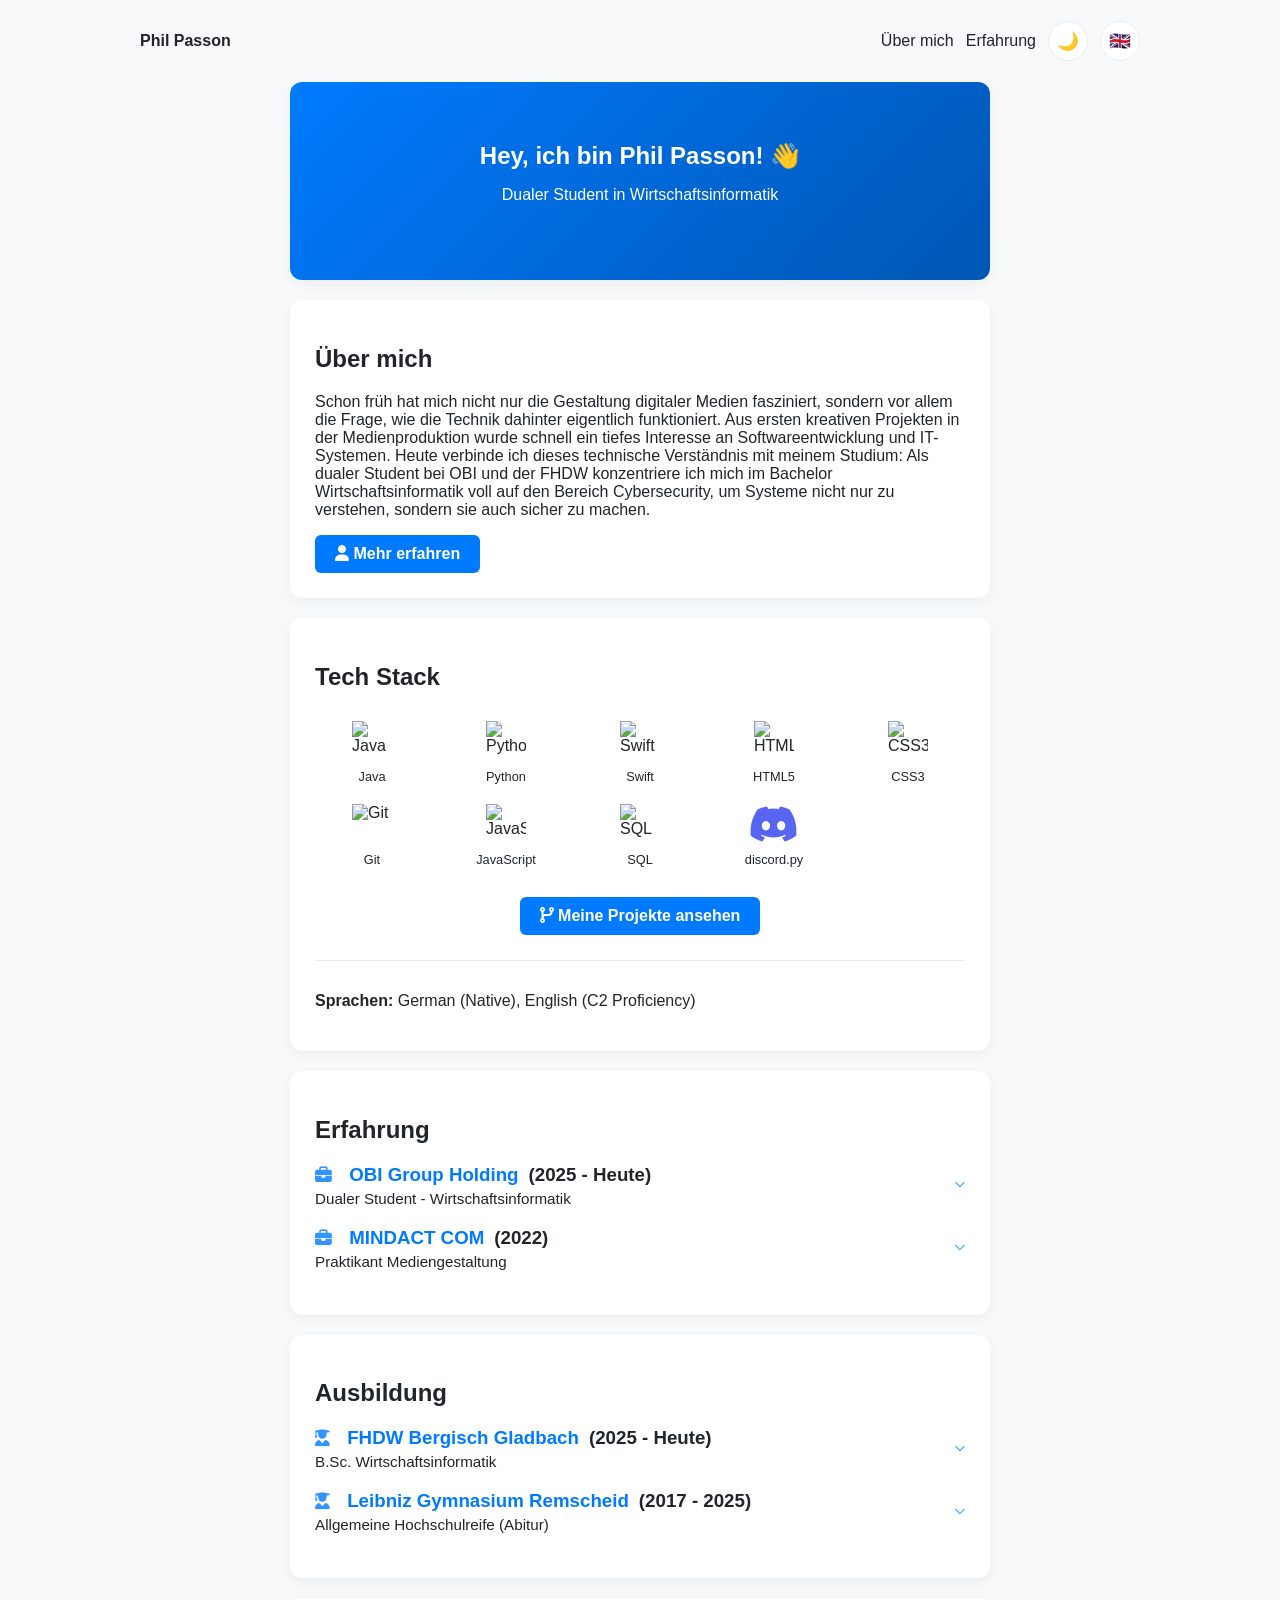
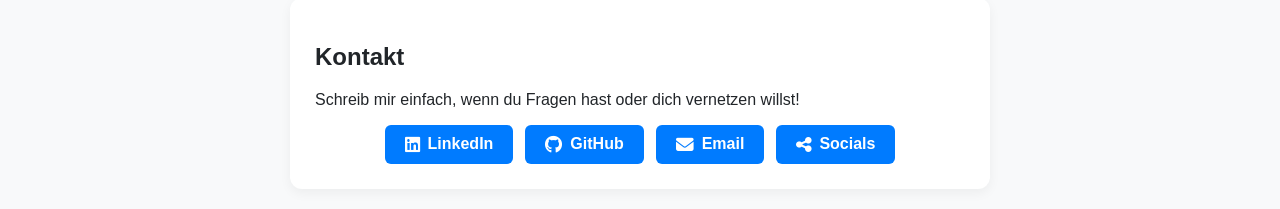
==== commit 7ef84d20: "Mobile fixes" ====
--- a/index.html
+++ b/index.html
@@ -218,15 +218,15 @@
         </p>
         <div class="connect-buttons">
             <a href="https://www.linkedin.com/in/phil-passon/" class="btn" target="_blank" rel="noopener noreferrer">
-                <i class="fab fa-linkedin"></i>&nbsp;<span>LinkedIn</span>
+                <i class="fab fa-linkedin"></i><span>LinkedIn</span>
             </a>
             <a href="https://github.com/phil-passon" class="btn" target="_blank" rel="noopener noreferrer">
-                <i class="fab fa-github"></i>&nbsp;<span>GitHub</span>
+                <i class="fab fa-github"></i><span>GitHub</span>
             </a>
 
             <div class="dropdown">
                 <button class="btn" id="email-main-btn">
-                    <i class="fas fa-envelope"></i>&nbsp;<span>Email</span>
+                    <i class="fas fa-envelope"></i><span>Email</span>
                 </button>
                 <div class="dropdown-content" id="email-dropdown">
                     <a href="mailto:me@philpasson.com" id="open-client-text"><i class="fas fa-envelope-open"></i> Client öffnen</a>
@@ -235,7 +235,7 @@
             </div>
             <div class="dropdown">
                 <button class="btn" id="socials-main-btn">
-                    <i class="fas fa-share-alt"></i>&nbsp;<span data-en="Socials" data-de="Socials">Socials</span>
+                    <i class="fas fa-share-alt"></i><span data-en="Socials" data-de="Socials">Socials</span>
                 </button>
                 <div class="dropdown-content" id="socials-dropdown">
                     <a href="https://www.instagram.com/phil.pass.on/" target="_blank">
--- a/style.css
+++ b/style.css
@@ -342,6 +342,21 @@
 }
 
 @media (max-width: 600px) {
+    .tech-stack {
+        grid-template-columns: repeat(3, 1fr);
+        gap: 15px;
+    }
+
+    .tech-item img,
+    .tech-item i {
+        width: 35px;
+        height: 35px;
+    }
+
+    .tech-item span {
+        font-size: 0.75rem;
+    }
+
     .connect-buttons .btn span { display: none; }
 
     .connect-buttons .btn i,
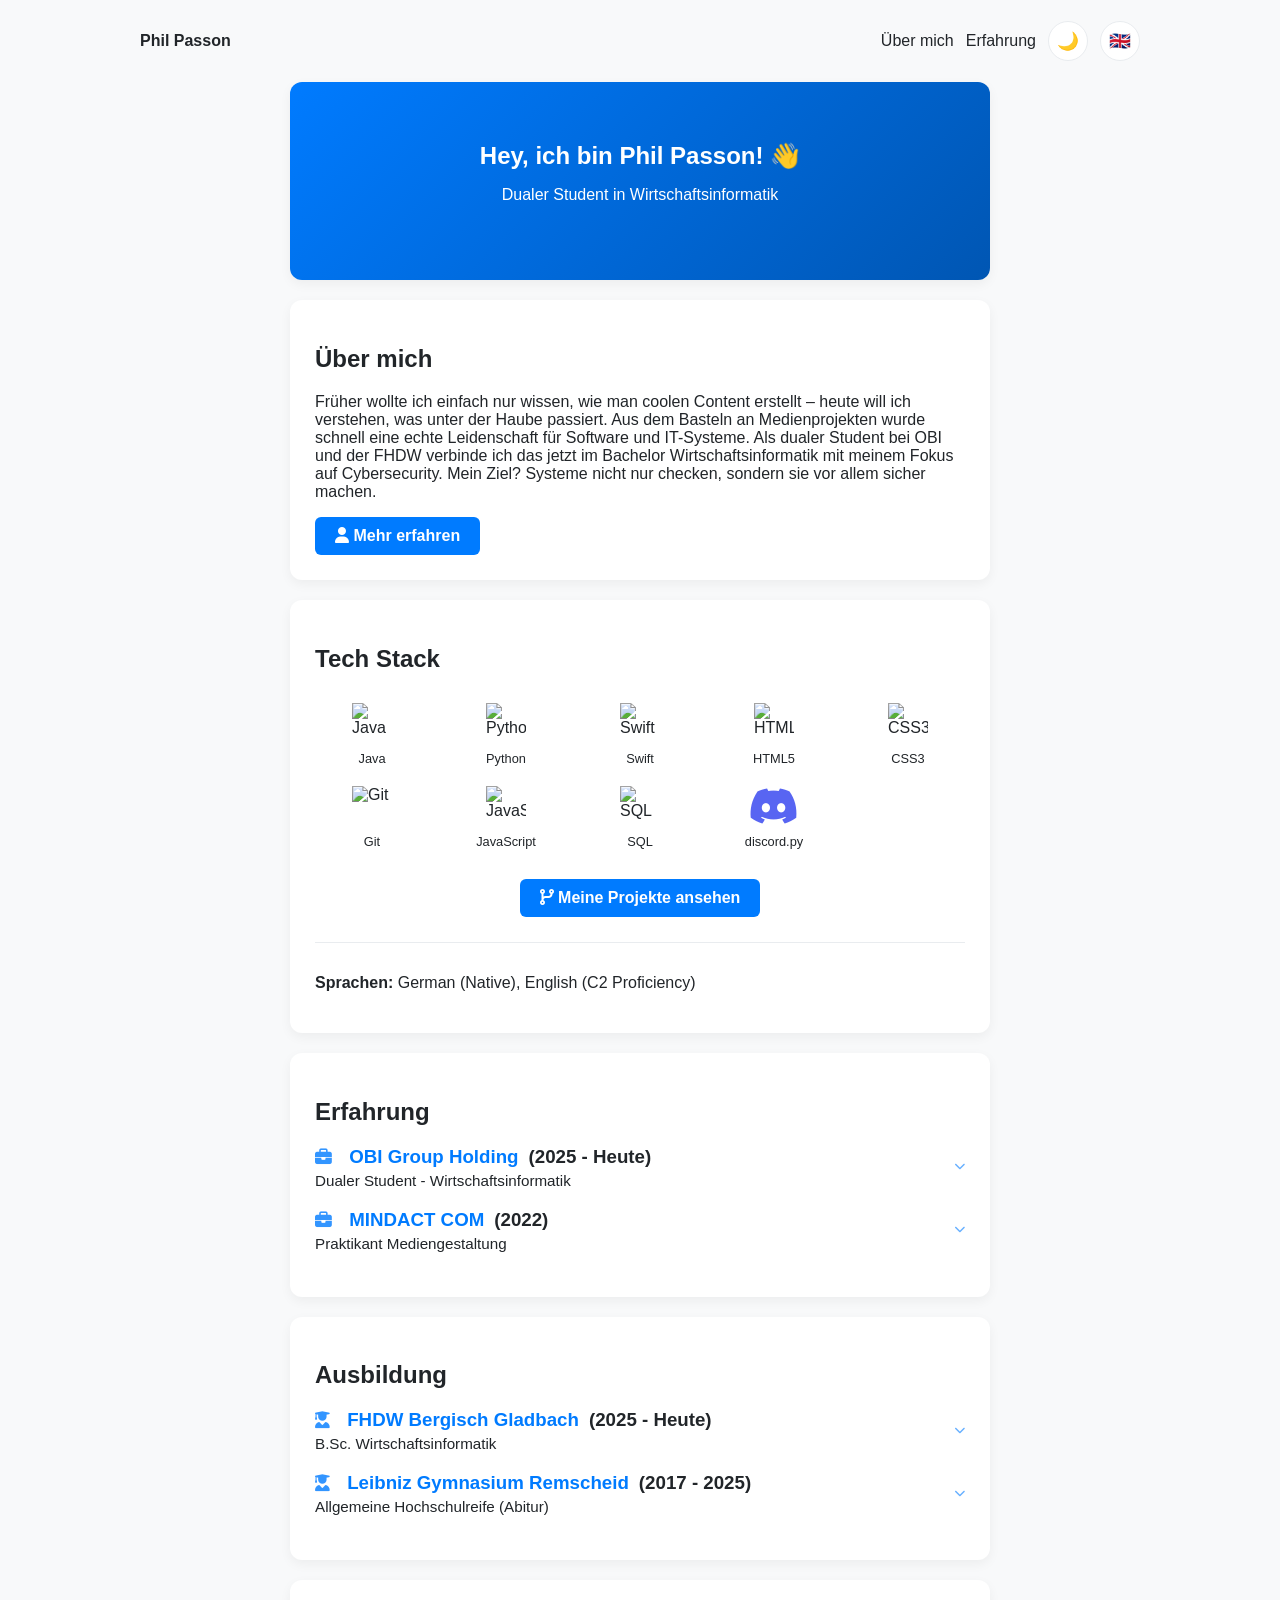
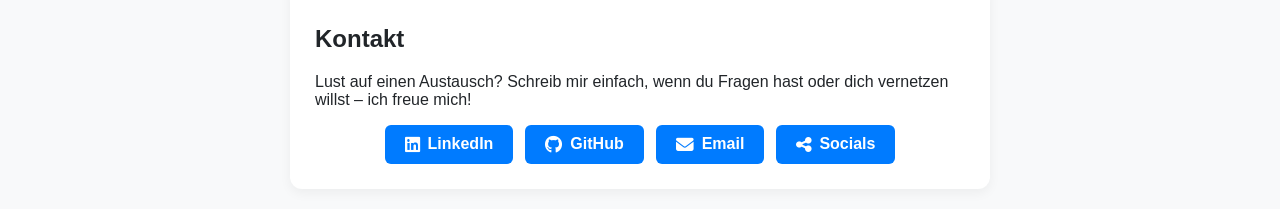
==== commit e177dd0e: "Update to Texts" ====
--- a/index.html
+++ b/index.html
@@ -45,9 +45,9 @@
     <section id="about">
         <h2 data-en="About Me" data-de="Über mich">Über mich</h2>
         <p id="about-text"
-           data-de="Schon früh hat mich nicht nur die Gestaltung digitaler Medien fasziniert, sondern vor allem die Frage, wie die Technik dahinter eigentlich funktioniert. Aus ersten kreativen Projekten in der Medienproduktion wurde schnell ein tiefes Interesse an Softwareentwicklung und IT-Systemen. Heute verbinde ich dieses technische Verständnis mit meinem Studium: Als dualer Student bei OBI und der FHDW konzentriere ich mich im Bachelor Wirtschaftsinformatik voll auf den Bereich Cybersecurity, um Systeme nicht nur zu verstehen, sondern sie auch sicher zu machen."
-           data-en="From an early age, I was fascinated not only by the design of digital media but especially by the question of how the technology behind it actually works. Creative projects in media production quickly turned into a deep interest in software development and IT systems. Today, I combine this technical understanding with my studies: As a dual student at OBI and the FHDW, I am focusing my Bachelor's in Business Informatics entirely on Cybersecurity, not just to understand systems, but to make them secure.">
-            Schon früh hat mich nicht nur die Gestaltung digitaler Medien fasziniert...
+           data-de="Früher wollte ich einfach nur wissen, wie man coolen Content erstellt – heute will ich verstehen, was unter der Haube passiert. Aus dem Basteln an Medienprojekten wurde schnell eine echte Leidenschaft für Software und IT-Systeme. Als dualer Student bei OBI und der FHDW verbinde ich das jetzt im Bachelor Wirtschaftsinformatik mit meinem Fokus auf Cybersecurity. Mein Ziel? Systeme nicht nur checken, sondern sie vor allem sicher machen."
+           data-en="I started out fascinated by digital design, but quickly realized I wanted to know how the tech actually works under the hood. What began as creative media projects soon turned into a deep dive into software and IT systems. Now, as a dual student at OBI and FHDW, I’m focusing my Business Informatics degree on Cybersecurity. My goal isn't just to understand how systems work, but to make sure they're actually secure.">
+            Früher wollte ich einfach nur wissen, wie man coolen Content erstellt – heute will ich verstehen, was unter der Haube passiert...
         </p>
         <a href="personal.html" class="btn">
             <i class="fas fa-user"></i>&nbsp;<span data-en="Read More" data-de="Mehr erfahren">Mehr erfahren</span>
@@ -127,9 +127,9 @@
                     <i class="fas fa-chevron-down toggle-arrow"></i>
                 </summary>
                 <p class="dropdown-text"
-                   data-de="Ich arbeite derzeit im BI Consulting. Zu Beginn meines Studiums war ich kurz im Markt aktiv. Mehr dazu auf LinkedIn."
-                   data-en="I currently work in BI Consulting. At the start of my studies, I was briefly active in-store. More on LinkedIn.">
-                    Ich arbeite derzeit im BI Consulting. Zu Beginn meines Studiums war ich kurz im Markt aktiv. Mehr dazu auf LinkedIn.
+                   data-de="Aktuell unterstütze ich das BI Consulting bei datengetriebenen Entscheidungen. Zu Beginn ging es für mich erstmal eine Woche direkt in den Markt – super wertvoll, um mal live zu erleben, wie das Kerngeschäft vor Ort eigentlich abläuft."
+                   data-en="Currently supporting BI Consulting with data-driven decision-making. I actually started with a one-week stint in-store – a great experience to see how the core business works on the front lines.">
+                    Aktuell unterstütze ich das BI Consulting bei datengetriebenen Entscheidungen. Zu Beginn ging es für mich erstmal eine Woche direkt in den Markt – super wertvoll, um mal live zu erleben, wie das Kerngeschäft vor Ort eigentlich abläuft.
                 </p>
             </details>
         </div>
@@ -149,10 +149,9 @@
                     <i class="fas fa-chevron-down toggle-arrow"></i>
                 </summary>
                 <p class="dropdown-text"
-                   data-de="Zweiwöchiges Praktikum mit Fokus auf Videoschnitt und Bildbearbeitung."
-                   data-en="Two-week internship focusing on video editing and image processing.">
-                    Zweiwöchiges Praktikum mit Fokus auf Videoschnitt und Bildbearbeitung.
-                </p>
+                   data-de="Hier habe ich ein kurzes Praktikum gemacht und mich intensiv mit Videoschnitt und Bildbearbeitung ausgetobt. War eine coole Zeit, um meine kreative Ader mal im professionellen Umfeld zu testen."
+                   data-en="Did a short internship here, diving into video editing and image processing. It was a cool chance to put my creative skills to the test in a professional setting.">
+                    Hier habe ich ein kurzes Praktikum gemacht und mich intensiv mit Videoschnitt und Bildbearbeitung ausgetobt. War eine coole Zeit, um meine kreative Ader mal im professionellen Umfeld zu testen.                </p>
             </details>
         </div>
     </section>
@@ -179,10 +178,9 @@
                     <i class="fas fa-chevron-down toggle-arrow"></i>
                 </summary>
                 <p class="dropdown-text"
-                   data-de="Meine Spezialisierung im Studium ist Cybersecurity."
-                   data-en="My specialization in my studies is Cybersecurity.">
-                    Meine Spezialisierung im Studium ist Cybersecurity.
-                </p>
+                   data-de="In meinem Studium dreht sich alles um die Kombi aus IT und Business. Mein Fokus liegt dabei voll auf Cybersecurity – ein Thema, das in der heutigen Zeit einfach nicht mehr wegzudenken ist."
+                   data-en="My studies are all about blending IT and business. I’m focusing specifically on Cybersecurity – a field that’s become absolutely essential in today’s world.">
+                    In meinem Studium dreht sich alles um die Kombi aus IT und Business. Mein Fokus liegt dabei voll auf Cybersecurity – ein Thema, das in der heutigen Zeit einfach nicht mehr wegzudenken ist.                </p>
             </details>
         </div>
 
@@ -201,10 +199,9 @@
                     <i class="fas fa-chevron-down toggle-arrow"></i>
                 </summary>
                 <p class="dropdown-text"
-                   data-de="Meine LKs im Abi waren Erdkunde und Englisch, meine Grundkurse Mathe und Informatik."
-                   data-en="My advanced courses for Abitur were Geography and English, basic courses Math and IT.">
-                    Meine LKs im Abi waren Erdkunde und Englisch, meine Grundkurse Mathe und Informatik.
-                </p>
+                   data-de="Mein Abitur habe ich mit einem Schnitt von 1,8 gemacht. Meine Schwerpunkte lagen dabei auf Englisch und Erdkunde als LKs. Im schriftlichen Informatik-Kurs und der mündlichen Mathe-Prüfung wurde mir dann klar: Die technische Richtung ist genau mein Ding."
+                   data-en="Completed my A-Levels with a 1.8 grade (GPA). My main focus was on English and Geography as advanced courses. After my exams in Computer Science and Math, I knew for sure: Tech is exactly where I want to be.">
+                    Mein Abitur habe ich mit einem Schnitt von 1,8 gemacht. Meine Schwerpunkte lagen dabei auf Englisch und Erdkunde als LKs. Im schriftlichen Informatik-Kurs und der mündlichen Mathe-Prüfung wurde mir dann klar: Die technische Richtung ist genau mein Ding.                </p>
             </details>
         </div>
     </section>
@@ -212,10 +209,9 @@
     <section id="connect">
         <h2 data-en="Let's Talk" data-de="Kontakt">Kontakt</h2>
         <p id="connect-text"
-           data-de="Schreib mir einfach, wenn du Fragen hast oder dich vernetzen willst!"
-           data-en="Just drop me a message if you have any questions or want to connect!">
-            Schreib mir einfach, wenn du Fragen hast oder dich vernetzen willst!
-        </p>
+           data-de="Lust auf einen Austausch? Schreib mir einfach, wenn du Fragen hast oder dich vernetzen willst – ich freue mich!"
+           data-en="Want to chat? Just drop me a message if you have questions or want to connect – I’d love to hear from you!">
+            Lust auf einen Austausch? Schreib mir einfach, wenn du Fragen hast oder dich vernetzen willst – ich freue mich!        </p>
         <div class="connect-buttons">
             <a href="https://www.linkedin.com/in/phil-passon/" class="btn" target="_blank" rel="noopener noreferrer">
                 <i class="fab fa-linkedin"></i><span>LinkedIn</span>
